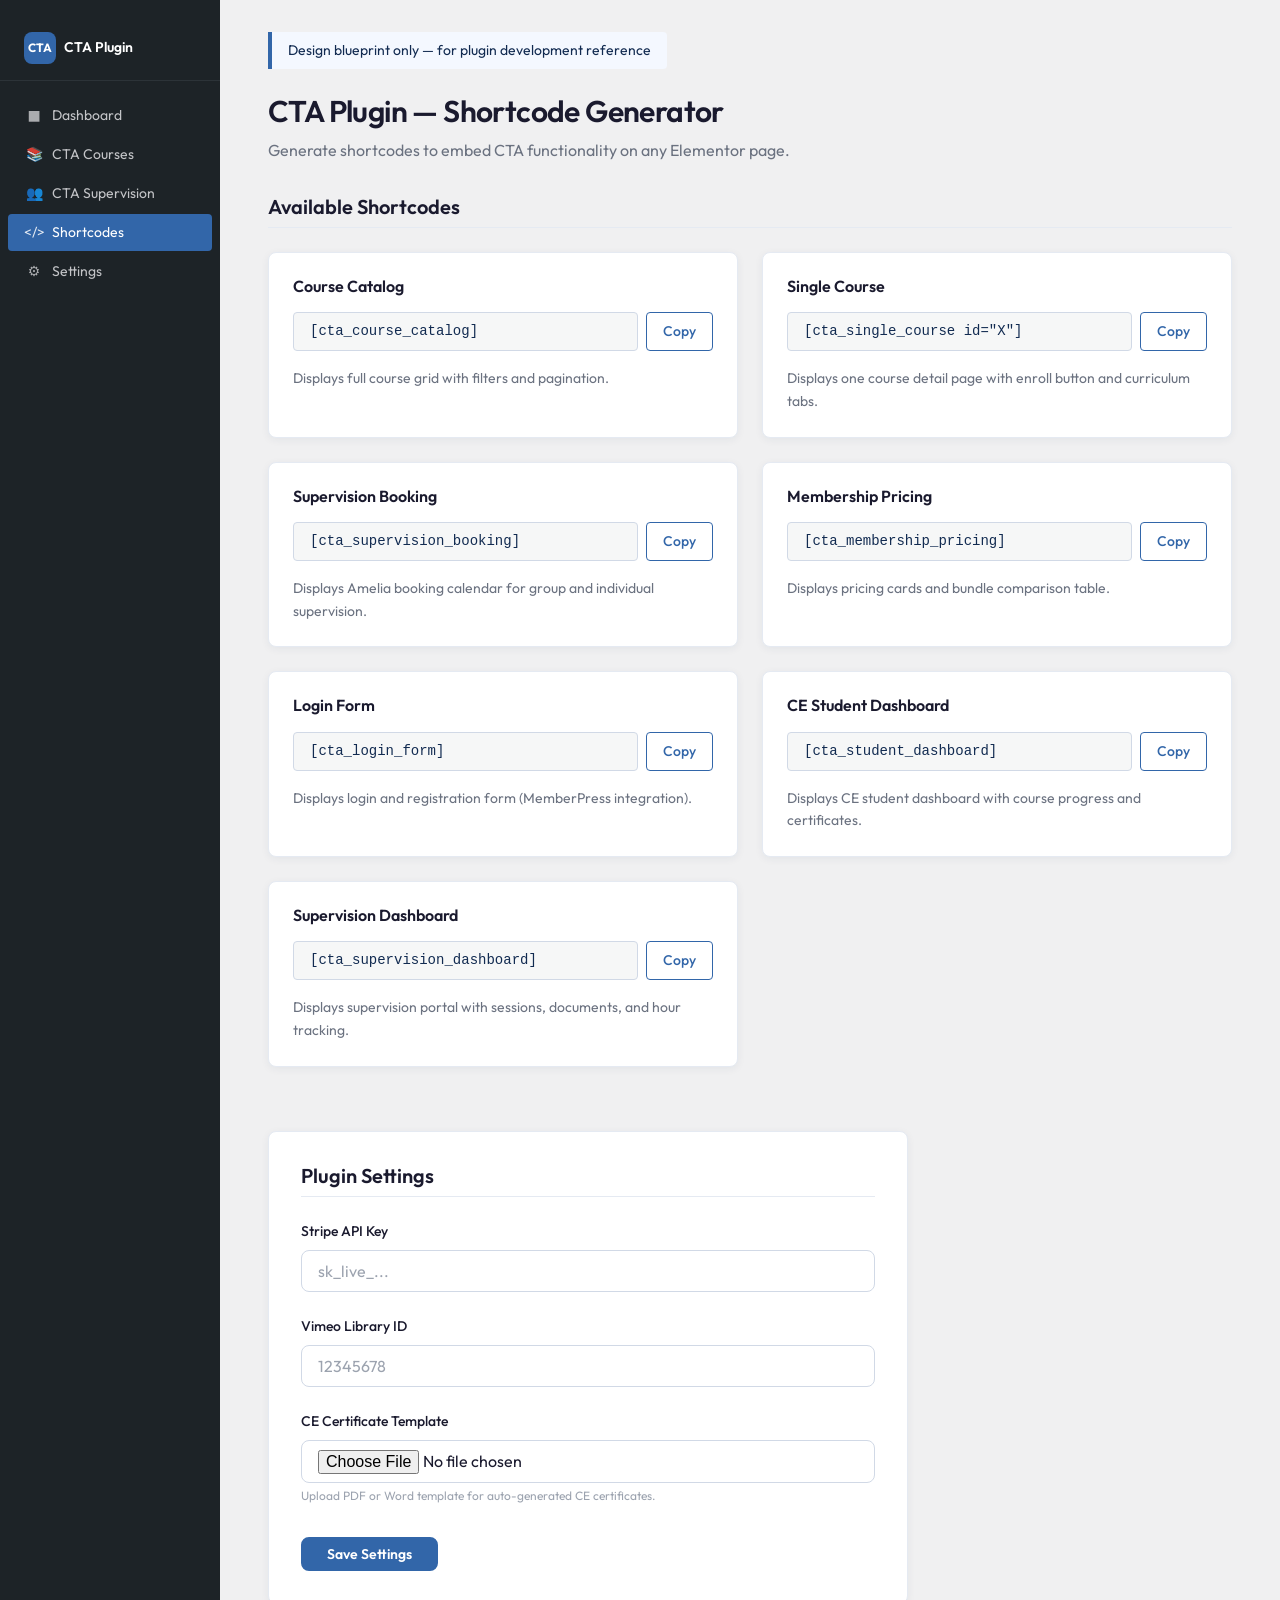
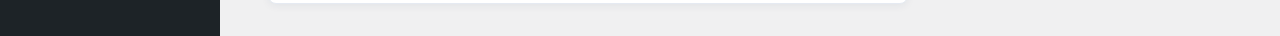
==== admin-mockup.html @ 40317f58 "Add CTA design system and full HTML page mockups for WordPress integration. Co-authored-by: Cursor <" ====
<!DOCTYPE html>
<html lang="en">
<head>
  <meta charset="UTF-8">
  <meta name="viewport" content="width=device-width, initial-scale=1.0">
  <meta name="robots" content="noindex, nofollow">
  <title>CTA Plugin — Shortcode Generator (Admin Mockup)</title>

  <link rel="preconnect" href="https://fonts.googleapis.com">
  <link rel="preconnect" href="https://fonts.gstatic.com" crossorigin>
  <link href="https://fonts.googleapis.com/css2?family=Outfit:wght@300;400;500;600;700;800&display=swap" rel="stylesheet">

  <link rel="stylesheet" href="assets/css/variables.css">
  <link rel="stylesheet" href="assets/css/global.css">
  <link rel="stylesheet" href="assets/css/components.css">
  <link rel="stylesheet" href="assets/css/layout.css">
</head>
<body class="admin-mockup">

  <!-- Visual reference only — not a real WordPress admin page -->
  <div class="admin-mockup__layout">

    <!-- WP-admin inspired sidebar -->
    <aside class="admin-mockup__sidebar" aria-label="Plugin admin navigation">
      <div class="admin-mockup__brand">
        <span class="admin-mockup__brand-icon" aria-hidden="true">CTA</span>
        <span class="admin-mockup__brand-text">CTA Plugin</span>
      </div>

      <nav class="admin-mockup__nav">
        <a href="#" class="admin-mockup__nav-link">
          <span class="admin-mockup__nav-icon" aria-hidden="true">&#9632;</span>
          Dashboard
        </a>
        <a href="#" class="admin-mockup__nav-link">
          <span class="admin-mockup__nav-icon" aria-hidden="true">&#128218;</span>
          CTA Courses
        </a>
        <a href="#" class="admin-mockup__nav-link">
          <span class="admin-mockup__nav-icon" aria-hidden="true">&#128101;</span>
          CTA Supervision
        </a>
        <a href="#" class="admin-mockup__nav-link admin-mockup__nav-link--active" aria-current="page">
          <span class="admin-mockup__nav-icon" aria-hidden="true">&#60;/&#62;</span>
          Shortcodes
        </a>
        <a href="#" class="admin-mockup__nav-link">
          <span class="admin-mockup__nav-icon" aria-hidden="true">&#9881;</span>
          Settings
        </a>
      </nav>
    </aside>

    <!-- Main panel -->
    <main class="admin-mockup__main">

      <header class="admin-mockup__header">
        <p class="admin-mockup__notice">Design blueprint only — for plugin development reference</p>
        <h1 class="admin-mockup__title">CTA Plugin — Shortcode Generator</h1>
        <p class="admin-mockup__intro">
          Generate shortcodes to embed CTA functionality on any Elementor page.
        </p>
      </header>

      <!-- Shortcode cards -->
      <section aria-labelledby="shortcodes-title">
        <h2 class="admin-mockup__section-title" id="shortcodes-title">Available Shortcodes</h2>

        <div class="shortcode-grid">

          <article class="shortcode-card">
            <h3 class="shortcode-card__name">Course Catalog</h3>
            <div class="shortcode-card__copy-row">
              <code class="shortcode-card__code" id="sc-course-catalog">[cta_course_catalog]</code>
              <button type="button" class="shortcode-card__copy" data-copy="sc-course-catalog">Copy</button>
            </div>
            <p class="shortcode-card__desc">Displays full course grid with filters and pagination.</p>
          </article>

          <article class="shortcode-card">
            <h3 class="shortcode-card__name">Single Course</h3>
            <div class="shortcode-card__copy-row">
              <code class="shortcode-card__code" id="sc-single-course">[cta_single_course id="X"]</code>
              <button type="button" class="shortcode-card__copy" data-copy="sc-single-course">Copy</button>
            </div>
            <p class="shortcode-card__desc">Displays one course detail page with enroll button and curriculum tabs.</p>
          </article>

          <article class="shortcode-card">
            <h3 class="shortcode-card__name">Supervision Booking</h3>
            <div class="shortcode-card__copy-row">
              <code class="shortcode-card__code" id="sc-supervision-booking">[cta_supervision_booking]</code>
              <button type="button" class="shortcode-card__copy" data-copy="sc-supervision-booking">Copy</button>
            </div>
            <p class="shortcode-card__desc">Displays Amelia booking calendar for group and individual supervision.</p>
          </article>

          <article class="shortcode-card">
            <h3 class="shortcode-card__name">Membership Pricing</h3>
            <div class="shortcode-card__copy-row">
              <code class="shortcode-card__code" id="sc-membership-pricing">[cta_membership_pricing]</code>
              <button type="button" class="shortcode-card__copy" data-copy="sc-membership-pricing">Copy</button>
            </div>
            <p class="shortcode-card__desc">Displays pricing cards and bundle comparison table.</p>
          </article>

          <article class="shortcode-card">
            <h3 class="shortcode-card__name">Login Form</h3>
            <div class="shortcode-card__copy-row">
              <code class="shortcode-card__code" id="sc-login-form">[cta_login_form]</code>
              <button type="button" class="shortcode-card__copy" data-copy="sc-login-form">Copy</button>
            </div>
            <p class="shortcode-card__desc">Displays login and registration form (MemberPress integration).</p>
          </article>

          <article class="shortcode-card">
            <h3 class="shortcode-card__name">CE Student Dashboard</h3>
            <div class="shortcode-card__copy-row">
              <code class="shortcode-card__code" id="sc-student-dashboard">[cta_student_dashboard]</code>
              <button type="button" class="shortcode-card__copy" data-copy="sc-student-dashboard">Copy</button>
            </div>
            <p class="shortcode-card__desc">Displays CE student dashboard with course progress and certificates.</p>
          </article>

          <article class="shortcode-card">
            <h3 class="shortcode-card__name">Supervision Dashboard</h3>
            <div class="shortcode-card__copy-row">
              <code class="shortcode-card__code" id="sc-supervision-dashboard">[cta_supervision_dashboard]</code>
              <button type="button" class="shortcode-card__copy" data-copy="sc-supervision-dashboard">Copy</button>
            </div>
            <p class="shortcode-card__desc">Displays supervision portal with sessions, documents, and hour tracking.</p>
          </article>

        </div>
      </section>

      <!-- Settings form (visual only) -->
      <section class="admin-settings" aria-labelledby="settings-title">
        <h2 class="admin-mockup__section-title" id="settings-title">Plugin Settings</h2>

        <form action="#" method="post">
          <div class="form-group">
            <label class="form-label" for="stripe-api-key">Stripe API Key</label>
            <input
              type="password"
              id="stripe-api-key"
              name="stripe_api_key"
              class="form-input"
              placeholder="sk_live_..."
              autocomplete="off"
            >
          </div>

          <div class="form-group">
            <label class="form-label" for="vimeo-library-id">Vimeo Library ID</label>
            <input
              type="text"
              id="vimeo-library-id"
              name="vimeo_library_id"
              class="form-input"
              placeholder="12345678"
            >
          </div>

          <div class="form-group">
            <label class="form-label" for="ce-certificate-template">CE Certificate Template</label>
            <input
              type="file"
              id="ce-certificate-template"
              name="ce_certificate_template"
              class="form-input"
              accept=".pdf,.doc,.docx"
            >
            <p class="form-hint">Upload PDF or Word template for auto-generated CE certificates.</p>
          </div>

          <button type="button" class="btn btn-primary">Save Settings</button>
        </form>
      </section>

    </main>
  </div>

  <script>
    (function () {
      document.querySelectorAll(".shortcode-card__copy").forEach(function (btn) {
        btn.addEventListener("click", function () {
          var targetId = btn.getAttribute("data-copy");
          var codeEl = document.getElementById(targetId);
          if (!codeEl) return;

          var text = codeEl.textContent;
          if (navigator.clipboard && navigator.clipboard.writeText) {
            navigator.clipboard.writeText(text).then(function () {
              showCopied(btn);
            });
          } else {
            var range = document.createRange();
            range.selectNodeContents(codeEl);
            var sel = window.getSelection();
            sel.removeAllRanges();
            sel.addRange(range);
            showCopied(btn);
          }
        });
      });

      function showCopied(btn) {
        var original = btn.textContent;
        btn.textContent = "Copied!";
        btn.classList.add("shortcode-card__copy--copied");
        setTimeout(function () {
          btn.textContent = original;
          btn.classList.remove("shortcode-card__copy--copied");
        }, 2000);
      }
    })();
  </script>

</body>
</html>
---- assets/css/variables.css ----
/* ==========================================================================
   CTA Design System — CSS Custom Properties
   Clinical Training and Supervision Academy
   ========================================================================== */

:root {
  /* --------------------------------------------------------------------------
     Colors
     -------------------------------------------------------------------------- */
  --color-primary: #3266A9;
  --color-primary-dark: #285589;
  --color-primary-light: #4A7FBE;
  --color-navy: #122B51;
  --color-navy-light: #1A3A6B;
  --color-white: #FFFFFF;
  --color-bg-light: #F4F8FF;
  --color-bg-muted: #E8EFF9;
  --color-text-dark: #1A1A2E;
  --color-text-gray: #6B7280;
  --color-text-muted: #9CA3AF;
  --color-success: #16A34A;
  --color-success-light: #DCFCE7;
  --color-border: #D1D9E6;
  --color-border-light: #E5EAF2;
  --color-focus-ring: color-mix(in srgb, var(--color-primary) 15%, transparent);
  --color-white-muted: rgba(255, 255, 255, 0.65);
  --color-white-subtle: rgba(255, 255, 255, 0.75);
  --color-white-faint: rgba(255, 255, 255, 0.5);
  --color-white-border: rgba(255, 255, 255, 0.1);

  /* --------------------------------------------------------------------------
     Typography
     -------------------------------------------------------------------------- */
  --font-family: "Outfit", system-ui, -apple-system, sans-serif;
  --font-weight-light: 300;
  --font-weight-regular: 400;
  --font-weight-medium: 500;
  --font-weight-semibold: 600;
  --font-weight-bold: 700;
  --font-weight-extrabold: 800;

  --font-size-xs: 0.75rem;    /* 12px */
  --font-size-sm: 0.875rem;   /* 14px */
  --font-size-base: 1rem;     /* 16px */
  --font-size-md: 1.125rem;   /* 18px */
  --font-size-lg: 1.25rem;    /* 20px */
  --font-size-xl: 1.5rem;     /* 24px */
  --font-size-2xl: 1.875rem;  /* 30px */
  --font-size-3xl: 2.25rem;   /* 36px */
  --font-size-4xl: 3rem;      /* 48px */

  --line-height-tight: 1.2;
  --line-height-snug: 1.375;
  --line-height-normal: 1.5;
  --line-height-relaxed: 1.625;

  --letter-spacing-tight: -0.02em;
  --letter-spacing-wide: 0.05em;

  /* --------------------------------------------------------------------------
     Spacing Scale
     -------------------------------------------------------------------------- */
  --space-xs: 0.25rem;   /* 4px */
  --space-sm: 0.5rem;    /* 8px */
  --space-md: 1rem;      /* 16px */
  --space-lg: 1.5rem;    /* 24px */
  --space-xl: 2rem;      /* 32px */
  --space-2xl: 3rem;     /* 48px */
  --space-3xl: 4rem;     /* 64px */

  /* --------------------------------------------------------------------------
     Border Radius
     -------------------------------------------------------------------------- */
  --radius-sm: 4px;
  --radius-md: 8px;
  --radius-lg: 12px;
  --radius-xl: 16px;
  --radius-2xl: 24px;
  --radius-full: 9999px;

  /* --------------------------------------------------------------------------
     Box Shadows
     -------------------------------------------------------------------------- */
  --shadow-soft: 0 2px 8px color-mix(in srgb, var(--color-navy) 6%, transparent);
  --shadow-medium: 0 4px 16px color-mix(in srgb, var(--color-navy) 10%, transparent);
  --shadow-strong: 0 8px 32px color-mix(in srgb, var(--color-navy) 16%, transparent);
  --shadow-card-hover: 0 12px 40px color-mix(in srgb, var(--color-primary) 15%, transparent);

  /* --------------------------------------------------------------------------
     Layout
     -------------------------------------------------------------------------- */
  --container-max: 1280px;
  --container-padding: var(--space-md);
  --header-height: 80px;

  /* --------------------------------------------------------------------------
     Transitions
     -------------------------------------------------------------------------- */
  --transition-fast: 150ms ease;
  --transition-base: 250ms ease;
  --transition-slow: 350ms ease;

  /* --------------------------------------------------------------------------
     Z-Index Scale
     -------------------------------------------------------------------------- */
  --z-dropdown: 100;
  --z-sticky: 200;
  --z-overlay: 300;
  --z-modal: 400;
}
---- assets/css/global.css ----
/* ==========================================================================
   CTA Design System — Global Styles

   Recommended load order in HTML:
   1. variables.css
   2. global.css
   3. components.css
   4. layout.css
   ========================================================================== */

@import url("https://fonts.googleapis.com/css2?family=Outfit:wght@300;400;500;600;700;800&display=swap");

@import "variables.css";

/* --------------------------------------------------------------------------
   Responsive Breakpoints (reference)
   -------------------------------------------------------------------------- */
/*
  --breakpoint-sm:  576px   Small devices (landscape phones)
  --breakpoint-md:  768px   Tablets
  --breakpoint-lg:  992px   Desktops
  --breakpoint-xl:  1200px  Large desktops
  --breakpoint-2xl: 1400px  Extra large screens
*/

/* --------------------------------------------------------------------------
   CSS Reset
   -------------------------------------------------------------------------- */
*,
*::before,
*::after {
  box-sizing: border-box;
  margin: 0;
  padding: 0;
}

html {
  font-size: 16px;
  scroll-behavior: smooth;
  -webkit-text-size-adjust: 100%;
}

body {
  font-family: var(--font-family);
  font-size: var(--font-size-base);
  font-weight: var(--font-weight-regular);
  line-height: var(--line-height-normal);
  color: var(--color-text-dark);
  background-color: var(--color-white);
  -webkit-font-smoothing: antialiased;
  -moz-osx-font-smoothing: grayscale;
}

img,
picture,
video,
canvas,
svg {
  display: block;
  max-width: 100%;
  height: auto;
}

input,
button,
textarea,
select {
  font: inherit;
  color: inherit;
}

button {
  cursor: pointer;
  border: none;
  background: none;
}

a {
  color: var(--color-primary);
  text-decoration: none;
  transition: color var(--transition-fast);
}

a:hover {
  color: var(--color-primary-dark);
}

ul,
ol {
  list-style: none;
}

h1,
h2,
h3,
h4,
h5,
h6 {
  font-weight: var(--font-weight-bold);
  line-height: var(--line-height-tight);
  color: var(--color-text-dark);
}

p {
  margin-bottom: var(--space-md);
}

p:last-child {
  margin-bottom: 0;
}

/* --------------------------------------------------------------------------
   Typography Classes
   -------------------------------------------------------------------------- */
.text-h1,
h1 {
  font-size: var(--font-size-4xl);
  font-weight: var(--font-weight-extrabold);
  letter-spacing: var(--letter-spacing-tight);
}

.text-h2,
h2 {
  font-size: var(--font-size-3xl);
  font-weight: var(--font-weight-bold);
}

.text-h3,
h3 {
  font-size: var(--font-size-2xl);
  font-weight: var(--font-weight-bold);
}

.text-h4,
h4 {
  font-size: var(--font-size-xl);
  font-weight: var(--font-weight-semibold);
}

.text-h5,
h5 {
  font-size: var(--font-size-lg);
  font-weight: var(--font-weight-semibold);
}

.text-h6,
h6 {
  font-size: var(--font-size-md);
  font-weight: var(--font-weight-semibold);
}

.text-body {
  font-size: var(--font-size-base);
  font-weight: var(--font-weight-regular);
  line-height: var(--line-height-relaxed);
  color: var(--color-text-gray);
}

.text-body-lg {
  font-size: var(--font-size-md);
  font-weight: var(--font-weight-regular);
  line-height: var(--line-height-relaxed);
  color: var(--color-text-gray);
}

.text-small {
  font-size: var(--font-size-sm);
  font-weight: var(--font-weight-regular);
  line-height: var(--line-height-normal);
  color: var(--color-text-gray);
}

.text-xs {
  font-size: var(--font-size-xs);
  font-weight: var(--font-weight-medium);
  line-height: var(--line-height-normal);
  color: var(--color-text-muted);
}

.text-label {
  font-size: var(--font-size-sm);
  font-weight: var(--font-weight-semibold);
  letter-spacing: var(--letter-spacing-wide);
  text-transform: uppercase;
  color: var(--color-primary);
}

.text-center {
  text-align: center;
}

.text-navy {
  color: var(--color-navy);
}

.visually-hidden {
  position: absolute;
  width: 1px;
  height: 1px;
  padding: 0;
  margin: -1px;
  overflow: hidden;
  clip: rect(0, 0, 0, 0);
  white-space: nowrap;
  border: 0;
}

/* --------------------------------------------------------------------------
   Container / Wrapper
   -------------------------------------------------------------------------- */
.container {
  width: 100%;
  max-width: var(--container-max);
  margin-inline: auto;
  padding-inline: var(--container-padding);
}

.container--narrow {
  max-width: 960px;
}

.container--wide {
  max-width: 1440px;
}

.section {
  padding-block: var(--space-3xl);
}

.section--sm {
  padding-block: var(--space-2xl);
}

.section--bg {
  background-color: var(--color-bg-light);
}

.section__header {
  margin-bottom: var(--space-2xl);
  text-align: center;
}

.section__header .text-label {
  margin-bottom: var(--space-sm);
}

.section__header .text-h2 {
  margin-bottom: var(--space-md);
}

.section__header .text-body {
  max-width: 640px;
  margin-inline: auto;
}

/* --------------------------------------------------------------------------
   Responsive Typography
   -------------------------------------------------------------------------- */
@media (max-width: 768px) {
  .text-h1,
  h1 {
    font-size: var(--font-size-3xl);
  }

  .text-h2,
  h2 {
    font-size: var(--font-size-2xl);
  }

  .text-h3,
  h3 {
    font-size: var(--font-size-xl);
  }

  .section {
    padding-block: var(--space-2xl);
  }

  .container {
    padding-inline: var(--space-md);
  }
}

@media (max-width: 576px) {
  .text-h1,
  h1 {
    font-size: var(--font-size-2xl);
  }
}
---- assets/css/components.css ----
/* ==========================================================================
   CTA Design System — Components
   Load after variables.css
   ========================================================================== */

/* --------------------------------------------------------------------------
   Buttons
   -------------------------------------------------------------------------- */
.btn {
  display: inline-flex;
  align-items: center;
  justify-content: center;
  gap: var(--space-sm);
  padding: var(--space-sm) var(--space-lg);
  font-size: var(--font-size-sm);
  font-weight: var(--font-weight-semibold);
  line-height: 1;
  border-radius: var(--radius-md);
  border: 2px solid transparent;
  cursor: pointer;
  transition:
    background-color var(--transition-base),
    border-color var(--transition-base),
    color var(--transition-base),
    box-shadow var(--transition-base),
    transform var(--transition-fast);
  white-space: nowrap;
}

.btn:hover {
  transform: translateY(-1px);
}

.btn:active {
  transform: translateY(0);
}

.btn--lg {
  padding: var(--space-md) var(--space-xl);
  font-size: var(--font-size-base);
}

.btn--sm {
  padding: var(--space-xs) var(--space-md);
  font-size: var(--font-size-xs);
}

.btn-primary {
  background-color: var(--color-primary);
  color: var(--color-white);
  border-color: var(--color-primary);
}

.btn-primary:hover {
  background-color: var(--color-primary-dark);
  border-color: var(--color-primary-dark);
  color: var(--color-white);
  box-shadow: var(--shadow-medium);
}

.btn-outline {
  background-color: transparent;
  color: var(--color-primary);
  border-color: var(--color-primary);
}

.btn-outline:hover {
  background-color: var(--color-primary);
  color: var(--color-white);
  box-shadow: var(--shadow-soft);
}

.btn-dark {
  background-color: var(--color-navy);
  color: var(--color-white);
  border-color: var(--color-navy);
}

.btn-dark:hover {
  background-color: var(--color-navy-light);
  border-color: var(--color-navy-light);
  color: var(--color-white);
  box-shadow: var(--shadow-medium);
}

.btn-outline-light {
  background-color: transparent;
  color: var(--color-white);
  border-color: var(--color-white);
}

.btn-outline-light:hover {
  background-color: var(--color-white);
  color: var(--color-navy);
  box-shadow: var(--shadow-soft);
}

.btn-white {
  background-color: var(--color-white);
  color: var(--color-primary);
  border-color: var(--color-white);
}

.btn-white:hover {
  background-color: var(--color-bg-light);
  border-color: var(--color-bg-light);
  color: var(--color-navy);
  box-shadow: var(--shadow-medium);
}

.btn-link {
  display: inline-flex;
  align-items: center;
  gap: var(--space-xs);
  padding: 0;
  font-size: var(--font-size-sm);
  font-weight: var(--font-weight-semibold);
  color: var(--color-primary);
  background: none;
  border: none;
  transition: color var(--transition-fast), gap var(--transition-fast);
}

.btn-link:hover {
  color: var(--color-primary-dark);
  gap: var(--space-sm);
  transform: none;
}

.btn:disabled,
.btn[disabled] {
  opacity: 0.55;
  cursor: not-allowed;
  transform: none;
}

/* --------------------------------------------------------------------------
   Cards
   -------------------------------------------------------------------------- */
.card {
  background-color: var(--color-white);
  border: 1px solid var(--color-border-light);
  border-radius: var(--radius-lg);
  box-shadow: var(--shadow-soft);
  overflow: hidden;
  transition:
    transform var(--transition-base),
    box-shadow var(--transition-base);
}

.card:hover {
  transform: translateY(-6px);
  box-shadow: var(--shadow-card-hover);
}

.card__image {
  width: 100%;
  aspect-ratio: 16 / 10;
  object-fit: cover;
}

.card__body {
  padding: var(--space-lg);
}

.card__title {
  font-size: var(--font-size-lg);
  font-weight: var(--font-weight-semibold);
  color: var(--color-text-dark);
  margin-bottom: var(--space-sm);
}

.card__text {
  font-size: var(--font-size-sm);
  color: var(--color-text-gray);
  line-height: var(--line-height-relaxed);
  margin-bottom: var(--space-md);
}

.card__footer {
  display: flex;
  align-items: center;
  justify-content: space-between;
  padding: var(--space-md) var(--space-lg);
  border-top: 1px solid var(--color-border-light);
}

/* --------------------------------------------------------------------------
   Badges
   -------------------------------------------------------------------------- */
.badge {
  display: inline-flex;
  align-items: center;
  gap: var(--space-xs);
  padding: var(--space-xs) var(--space-sm);
  font-size: var(--font-size-xs);
  font-weight: var(--font-weight-semibold);
  line-height: 1;
  border-radius: var(--radius-full);
  white-space: nowrap;
}

.badge--primary {
  background-color: var(--color-bg-muted);
  color: var(--color-primary);
}

.badge--success {
  background-color: var(--color-success-light);
  color: var(--color-success);
}

.badge--navy {
  background-color: var(--color-navy);
  color: var(--color-white);
}

.badge--outline {
  background-color: transparent;
  color: var(--color-primary);
  border: 1px solid var(--color-primary);
}

/* --------------------------------------------------------------------------
   Form Inputs
   -------------------------------------------------------------------------- */
.form-group {
  margin-bottom: var(--space-lg);
}

.form-label {
  display: block;
  margin-bottom: var(--space-sm);
  font-size: var(--font-size-sm);
  font-weight: var(--font-weight-medium);
  color: var(--color-text-dark);
}

.form-input,
.form-select,
.form-textarea {
  display: block;
  width: 100%;
  padding: var(--space-sm) var(--space-md);
  font-size: var(--font-size-base);
  color: var(--color-text-dark);
  background-color: var(--color-white);
  border: 1px solid var(--color-border);
  border-radius: var(--radius-md);
  transition:
    border-color var(--transition-fast),
    box-shadow var(--transition-fast);
}

.form-input::placeholder,
.form-textarea::placeholder {
  color: var(--color-text-muted);
}

.form-input:focus,
.form-select:focus,
.form-textarea:focus {
  outline: none;
  border-color: var(--color-primary);
  box-shadow: 0 0 0 3px var(--color-focus-ring);
}

.form-input:disabled,
.form-select:disabled,
.form-textarea:disabled {
  background-color: var(--color-bg-light);
  cursor: not-allowed;
  opacity: 0.7;
}

.form-textarea {
  min-height: 120px;
  resize: vertical;
}

.form-select {
  appearance: none;
  background-image: url("data:image/svg+xml,%3Csvg xmlns='http://www.w3.org/2000/svg' width='12' height='8' viewBox='0 0 12 8'%3E%3Cpath fill='%236B7280' d='M1.41 0L6 4.58 10.59 0 12 1.41l-6 6-6-6z'/%3E%3C/svg%3E");
  background-repeat: no-repeat;
  background-position: right var(--space-md) center;
  padding-right: var(--space-2xl);
}

.form-hint {
  margin-top: var(--space-xs);
  font-size: var(--font-size-xs);
  color: var(--color-text-muted);
}

/* --------------------------------------------------------------------------
   Accordion
   -------------------------------------------------------------------------- */
.accordion {
  border: 1px solid var(--color-border-light);
  border-radius: var(--radius-lg);
  overflow: hidden;
}

.accordion-item {
  border-bottom: 1px solid var(--color-border-light);
}

.accordion-item:last-child {
  border-bottom: none;
}

.accordion-item__header {
  width: 100%;
  display: flex;
  align-items: center;
  justify-content: space-between;
  gap: var(--space-md);
  padding: var(--space-lg);
  font-size: var(--font-size-base);
  font-weight: var(--font-weight-semibold);
  color: var(--color-text-dark);
  background-color: var(--color-white);
  text-align: left;
  transition: background-color var(--transition-fast);
}

.accordion-item__header:hover {
  background-color: var(--color-bg-light);
}

.accordion-item__icon {
  flex-shrink: 0;
  width: 20px;
  height: 20px;
  position: relative;
  transition: transform var(--transition-base);
}

.accordion-item__icon::before,
.accordion-item__icon::after {
  content: "";
  position: absolute;
  background-color: var(--color-primary);
  border-radius: 1px;
  transition: transform var(--transition-base);
}

.accordion-item__icon::before {
  top: 50%;
  left: 0;
  width: 100%;
  height: 2px;
  transform: translateY(-50%);
}

.accordion-item__icon::after {
  top: 0;
  left: 50%;
  width: 2px;
  height: 100%;
  transform: translateX(-50%);
}

.accordion-item--active .accordion-item__icon::after {
  transform: translateX(-50%) rotate(90deg);
  opacity: 0;
}

.accordion-item__body {
  display: grid;
  grid-template-rows: 0fr;
  transition: grid-template-rows var(--transition-base);
}

.accordion-item--active .accordion-item__body {
  grid-template-rows: 1fr;
}

.accordion-item__content {
  overflow: hidden;
}

.accordion-item__content-inner {
  padding: 0 var(--space-lg) var(--space-lg);
  font-size: var(--font-size-sm);
  color: var(--color-text-gray);
  line-height: var(--line-height-relaxed);
}

/* --------------------------------------------------------------------------
   Progress Bar
   -------------------------------------------------------------------------- */
.progress {
  width: 100%;
}

.progress__label {
  display: flex;
  align-items: center;
  justify-content: space-between;
  margin-bottom: var(--space-sm);
  font-size: var(--font-size-sm);
  font-weight: var(--font-weight-medium);
  color: var(--color-text-dark);
}

.progress__track {
  width: 100%;
  height: 8px;
  background-color: var(--color-bg-muted);
  border-radius: var(--radius-full);
  overflow: hidden;
}

.progress__bar {
  height: 100%;
  background-color: var(--color-primary);
  border-radius: var(--radius-full);
  transition: width var(--transition-slow);
}

.progress__bar--complete {
  background-color: var(--color-success);
}

.progress__percent {
  font-size: var(--font-size-xs);
  font-weight: var(--font-weight-semibold);
  color: var(--color-primary);
}

/* --------------------------------------------------------------------------
   Tabs
   -------------------------------------------------------------------------- */
.tabs {
  width: 100%;
}

.tabs__list {
  display: flex;
  flex-wrap: wrap;
  gap: var(--space-xs);
  border-bottom: 2px solid var(--color-border-light);
  margin-bottom: var(--space-lg);
}

.tabs__tab {
  position: relative;
  padding: var(--space-sm) var(--space-lg);
  font-size: var(--font-size-sm);
  font-weight: var(--font-weight-medium);
  color: var(--color-text-gray);
  background: none;
  border: none;
  cursor: pointer;
  transition: color var(--transition-fast);
}

.tabs__tab::after {
  content: "";
  position: absolute;
  bottom: -2px;
  left: 0;
  width: 100%;
  height: 2px;
  background-color: var(--color-primary);
  transform: scaleX(0);
  transition: transform var(--transition-base);
}

.tabs__tab:hover {
  color: var(--color-primary);
}

.tabs__tab--active {
  color: var(--color-primary);
  font-weight: var(--font-weight-semibold);
}

.tabs__tab--active::after {
  transform: scaleX(1);
}

.tabs__panel {
  display: none;
}

.tabs__panel--active {
  display: block;
  animation: tabFadeIn var(--transition-base) ease;
}

@keyframes tabFadeIn {
  from {
    opacity: 0;
    transform: translateY(4px);
  }

  to {
    opacity: 1;
    transform: translateY(0);
  }
}
---- assets/css/layout.css ----
/* ==========================================================================
   CTA Design System — Layout
   Load after variables.css
   ========================================================================== */

/* --------------------------------------------------------------------------
   Site Header
   -------------------------------------------------------------------------- */
.site-header {
  position: sticky;
  top: 0;
  z-index: var(--z-sticky);
  background-color: var(--color-white);
  border-bottom: 1px solid var(--color-border-light);
  box-shadow: var(--shadow-soft);
}

.site-header__inner {
  display: grid;
  grid-template-columns: auto 1fr auto;
  align-items: center;
  gap: var(--space-lg);
  min-height: var(--header-height);
  max-width: var(--container-max);
  margin-inline: auto;
  padding-inline: var(--container-padding);
}

.site-header__logo {
  flex-shrink: 0;
}

.site-header__logo a {
  display: flex;
  align-items: center;
  color: var(--color-navy);
}

.site-header__logo img {
  height: 40px;
  width: auto;
}

.site-header__logo-text {
  display: none;
  max-width: 220px;
  font-size: var(--font-size-xs);
  font-weight: var(--font-weight-bold);
  line-height: var(--line-height-snug);
  letter-spacing: var(--letter-spacing-wide);
  color: var(--color-navy);
  text-transform: uppercase;
}

.site-header__logo-text--visible {
  display: block;
}

.site-header__nav {
  display: flex;
  justify-content: center;
}

.site-header__nav-list {
  display: flex;
  align-items: center;
  gap: var(--space-xl);
}

.site-header__nav-link {
  position: relative;
  display: inline-block;
  padding-block: var(--space-sm);
  font-size: var(--font-size-sm);
  font-weight: var(--font-weight-medium);
  color: var(--color-text-dark);
  transition: color var(--transition-fast);
}

.site-header__nav-link::after {
  content: "";
  position: absolute;
  bottom: 0;
  left: 0;
  width: 100%;
  height: 2px;
  background-color: var(--color-primary);
  transform: scaleX(0);
  transform-origin: center;
  transition: transform var(--transition-base);
}

.site-header__nav-link:hover,
.site-header__nav-link--active {
  color: var(--color-primary);
}

.site-header__nav-link:hover::after,
.site-header__nav-link--active::after {
  transform: scaleX(1);
}

.site-header__actions {
  display: flex;
  align-items: center;
  gap: var(--space-sm);
}

/* --------------------------------------------------------------------------
   Mobile Menu Toggle
   -------------------------------------------------------------------------- */
.mobile-menu-toggle {
  display: none;
  flex-direction: column;
  justify-content: center;
  gap: 5px;
  width: 40px;
  height: 40px;
  padding: var(--space-sm);
  border-radius: var(--radius-md);
  transition: background-color var(--transition-fast);
}

.mobile-menu-toggle:hover {
  background-color: var(--color-bg-light);
}

.mobile-menu-toggle__bar {
  display: block;
  width: 100%;
  height: 2px;
  background-color: var(--color-navy);
  border-radius: var(--radius-full);
  transition:
    transform var(--transition-base),
    opacity var(--transition-base);
}

.mobile-menu-toggle--active .mobile-menu-toggle__bar:nth-child(1) {
  transform: translateY(7px) rotate(45deg);
}

.mobile-menu-toggle--active .mobile-menu-toggle__bar:nth-child(2) {
  opacity: 0;
}

.mobile-menu-toggle--active .mobile-menu-toggle__bar:nth-child(3) {
  transform: translateY(-7px) rotate(-45deg);
}

/* Mobile nav panel */
.site-header__nav--open {
  display: flex;
}

@media (max-width: 992px) {
  .site-header__inner {
    grid-template-columns: auto 1fr auto;
  }

  .mobile-menu-toggle {
    display: flex;
    order: 3;
  }

  .site-header__actions {
    order: 2;
    margin-left: auto;
  }

  .site-header__nav {
    position: fixed;
    top: var(--header-height);
    left: 0;
    right: 0;
    bottom: 0;
    display: none;
    flex-direction: column;
    justify-content: flex-start;
    padding: var(--space-lg);
    background-color: var(--color-white);
    border-top: 1px solid var(--color-border-light);
    overflow-y: auto;
    z-index: var(--z-overlay);
  }

  .site-header__nav--open {
    display: flex;
  }

  .site-header__nav-list {
    flex-direction: column;
    align-items: stretch;
    gap: 0;
    width: 100%;
  }

  .site-header__nav-link {
    padding: var(--space-md);
    font-size: var(--font-size-base);
    border-bottom: 1px solid var(--color-border-light);
  }

  .site-header__nav-link::after {
    display: none;
  }

  .site-header__actions .btn--sm {
    display: none;
  }
}

@media (max-width: 576px) {
  .site-header__actions .btn:not(.btn--sm) {
    padding: var(--space-xs) var(--space-md);
    font-size: var(--font-size-xs);
  }
}

/* --------------------------------------------------------------------------
   Site Footer
   -------------------------------------------------------------------------- */
.site-footer {
  background-color: var(--color-navy);
  color: var(--color-white);
  padding-block: var(--space-3xl) var(--space-xl);
}

.site-footer a {
  color: var(--color-white-subtle);
  transition: color var(--transition-fast);
}

.site-footer a:hover {
  color: var(--color-white);
}

.site-footer__grid {
  display: grid;
  grid-template-columns: repeat(4, 1fr);
  gap: var(--space-2xl);
  max-width: var(--container-max);
  margin-inline: auto;
  padding-inline: var(--container-padding);
}

.site-footer__column-title {
  font-size: var(--font-size-base);
  font-weight: var(--font-weight-semibold);
  color: var(--color-white);
  margin-bottom: var(--space-lg);
  position: relative;
  padding-bottom: var(--space-sm);
}

.site-footer__column-title::after {
  content: "";
  position: absolute;
  bottom: 0;
  left: 0;
  width: 32px;
  height: 2px;
  background-color: var(--color-primary);
}

.site-footer__links {
  display: flex;
  flex-direction: column;
  gap: var(--space-sm);
}

.site-footer__links a {
  font-size: var(--font-size-sm);
}

.site-footer__about-text {
  font-size: var(--font-size-sm);
  color: var(--color-white-muted);
  line-height: var(--line-height-relaxed);
  margin-bottom: var(--space-lg);
}

.site-footer__contact-item {
  display: flex;
  align-items: flex-start;
  gap: var(--space-sm);
  font-size: var(--font-size-sm);
  color: var(--color-white-muted);
  margin-bottom: var(--space-sm);
}

.site-footer__bottom {
  margin-top: var(--space-2xl);
  padding-top: var(--space-lg);
  border-top: 1px solid var(--color-white-border);
}

.site-footer__bottom-inner {
  display: flex;
  align-items: center;
  justify-content: space-between;
  flex-wrap: wrap;
  gap: var(--space-md);
  max-width: var(--container-max);
  margin-inline: auto;
  padding-inline: var(--container-padding);
  font-size: var(--font-size-sm);
  color: var(--color-white-faint);
}

@media (max-width: 992px) {
  .site-footer__grid {
    grid-template-columns: repeat(2, 1fr);
    gap: var(--space-xl);
  }
}

@media (max-width: 576px) {
  .site-footer__grid {
    grid-template-columns: 1fr;
    gap: var(--space-lg);
  }

  .site-footer__bottom-inner {
    flex-direction: column;
    text-align: center;
  }
}

/* --------------------------------------------------------------------------
   Page Hero
   -------------------------------------------------------------------------- */
.page-hero {
  background-color: var(--color-bg-light);
  padding-block: var(--space-2xl) var(--space-xl);
  border-bottom: 1px solid var(--color-border-light);
}

.page-hero__inner {
  max-width: var(--container-max);
  margin-inline: auto;
  padding-inline: var(--container-padding);
}

.page-hero__title {
  font-size: var(--font-size-3xl);
  font-weight: var(--font-weight-bold);
  color: var(--color-navy);
  margin-bottom: var(--space-md);
}

.page-hero__breadcrumb {
  display: flex;
  align-items: center;
  flex-wrap: wrap;
  gap: var(--space-sm);
  font-size: var(--font-size-sm);
  color: var(--color-text-gray);
}

.page-hero__breadcrumb a {
  color: var(--color-text-gray);
  transition: color var(--transition-fast);
}

.page-hero__breadcrumb a:hover {
  color: var(--color-primary);
}

.page-hero__breadcrumb-separator {
  color: var(--color-text-muted);
}

.page-hero__breadcrumb-current {
  color: var(--color-primary);
  font-weight: var(--font-weight-medium);
}

.page-hero__subtitle {
  font-size: var(--font-size-md);
  color: var(--color-text-gray);
  line-height: var(--line-height-relaxed);
  margin-bottom: var(--space-xl);
  max-width: 640px;
}

.page-hero__search {
  max-width: 480px;
}

.page-hero__search-form {
  display: flex;
  align-items: stretch;
  gap: var(--space-sm);
}

.page-hero__search-input {
  flex: 1;
}

@media (max-width: 768px) {
  .page-hero {
    padding-block: var(--space-xl) var(--space-lg);
  }

  .page-hero__title {
    font-size: var(--font-size-2xl);
  }

  .page-hero__search-form {
    flex-direction: column;
  }
}

/* --------------------------------------------------------------------------
   Grid Utilities
   -------------------------------------------------------------------------- */
.grid-2,
.grid-3,
.grid-4 {
  display: grid;
  gap: var(--space-lg);
}

.grid-2 {
  grid-template-columns: repeat(2, 1fr);
}

.grid-3 {
  grid-template-columns: repeat(3, 1fr);
}

.grid-4 {
  grid-template-columns: repeat(4, 1fr);
}

.grid-2--gap-sm,
.grid-3--gap-sm,
.grid-4--gap-sm {
  gap: var(--space-md);
}

.grid-2--gap-lg,
.grid-3--gap-lg,
.grid-4--gap-lg {
  gap: var(--space-2xl);
}

@media (max-width: 992px) {
  .grid-4 {
    grid-template-columns: repeat(2, 1fr);
  }

  .grid-3 {
    grid-template-columns: repeat(2, 1fr);
  }
}

@media (max-width: 768px) {
  .grid-2,
  .grid-3,
  .grid-4 {
    grid-template-columns: 1fr;
  }
}

/* --------------------------------------------------------------------------
   Homepage — Hero
   -------------------------------------------------------------------------- */
.hero {
  background-color: var(--color-navy);
  color: var(--color-white);
  padding-block: var(--space-3xl);
}

.hero__inner {
  display: grid;
  grid-template-columns: 1fr 1fr;
  align-items: center;
  gap: var(--space-2xl);
}

.hero__eyebrow {
  display: inline-block;
  margin-bottom: var(--space-md);
  font-size: var(--font-size-sm);
  font-weight: var(--font-weight-semibold);
  letter-spacing: var(--letter-spacing-wide);
  text-transform: uppercase;
  color: var(--color-white-subtle);
}

.hero__title {
  font-size: var(--font-size-4xl);
  font-weight: var(--font-weight-extrabold);
  line-height: var(--line-height-tight);
  color: var(--color-white);
  margin-bottom: var(--space-lg);
}

.hero__text {
  font-size: var(--font-size-md);
  line-height: var(--line-height-relaxed);
  color: var(--color-white-muted);
  margin-bottom: var(--space-xl);
}

.hero__actions {
  display: flex;
  flex-wrap: wrap;
  gap: var(--space-md);
}

.hero__media {
  display: flex;
  justify-content: center;
}

.hero__image {
  width: 100%;
  max-width: 520px;
  aspect-ratio: 4 / 3;
  object-fit: cover;
  border-radius: var(--radius-xl);
  box-shadow: var(--shadow-strong);
}

.hero__image-placeholder {
  width: 100%;
  max-width: 520px;
  aspect-ratio: 4 / 3;
  border-radius: var(--radius-xl);
  box-shadow: var(--shadow-strong);
  background-color: var(--color-navy-light);
  border: 2px dashed var(--color-white-border);
  display: flex;
  align-items: center;
  justify-content: center;
  font-size: var(--font-size-sm);
  color: var(--color-white-muted);
}

/* --------------------------------------------------------------------------
   Homepage — Path Cards
   -------------------------------------------------------------------------- */
.path-card {
  padding: var(--space-xl);
}

.path-card__icon {
  display: flex;
  align-items: center;
  justify-content: center;
  width: 56px;
  height: 56px;
  margin-bottom: var(--space-lg);
  border-radius: var(--radius-lg);
  background-color: var(--color-bg-light);
  color: var(--color-primary);
}

.path-card__title {
  font-size: var(--font-size-xl);
  font-weight: var(--font-weight-bold);
  color: var(--color-text-dark);
  margin-bottom: var(--space-sm);
}

.path-card__text {
  font-size: var(--font-size-base);
  color: var(--color-text-gray);
  line-height: var(--line-height-relaxed);
  margin-bottom: var(--space-lg);
}

/* --------------------------------------------------------------------------
   Homepage — Featured Courses
   -------------------------------------------------------------------------- */
.featured-courses__cta {
  margin-top: var(--space-2xl);
  text-align: center;
}

.course-card {
  position: relative;
  display: flex;
  flex-direction: column;
  height: 100%;
}

.course-card__media {
  position: relative;
  aspect-ratio: 16 / 10;
  background-color: var(--color-bg-muted);
}

.course-card__media img {
  width: 100%;
  height: 100%;
  object-fit: cover;
}

.course-card__badge {
  position: absolute;
  top: var(--space-md);
  left: var(--space-md);
  z-index: 1;
}

.course-card .card__body {
  display: flex;
  flex-direction: column;
  flex: 1;
}

.course-card__footer {
  display: flex;
  align-items: center;
  justify-content: space-between;
  margin-top: auto;
  padding-top: var(--space-md);
}

.course-card__price {
  font-size: var(--font-size-lg);
  font-weight: var(--font-weight-bold);
  color: var(--color-navy);
}

/* --------------------------------------------------------------------------
   Homepage — Stats Bar
   -------------------------------------------------------------------------- */
.stats-bar {
  background-color: var(--color-navy);
  color: var(--color-white);
  padding-block: var(--space-2xl);
}

.stats-bar__item {
  text-align: center;
  padding: var(--space-md);
}

.stats-bar__value {
  display: block;
  font-size: var(--font-size-lg);
  font-weight: var(--font-weight-bold);
  color: var(--color-white);
  line-height: var(--line-height-snug);
}

.stats-bar__number {
  display: block;
  font-size: var(--font-size-2xl);
  font-weight: var(--font-weight-extrabold);
  color: var(--color-white);
  margin-bottom: var(--space-xs);
  line-height: var(--line-height-tight);
}

.stats-bar__label {
  font-size: var(--font-size-sm);
  color: var(--color-white-muted);
  font-weight: var(--font-weight-medium);
}

/* --------------------------------------------------------------------------
   Homepage — About Snippet
   -------------------------------------------------------------------------- */
.about-snippet__inner {
  align-items: center;
  gap: var(--space-2xl);
}

.about-snippet__content .text-label {
  margin-bottom: var(--space-sm);
}

.about-snippet__content .text-h2 {
  margin-bottom: var(--space-lg);
}

.about-snippet__text {
  font-size: var(--font-size-base);
  color: var(--color-text-gray);
  line-height: var(--line-height-relaxed);
  margin-bottom: var(--space-xl);
}

.about-snippet__image {
  width: 100%;
  aspect-ratio: 4 / 3;
  object-fit: cover;
  border-radius: var(--radius-xl);
  box-shadow: var(--shadow-medium);
}

.about-snippet__image-placeholder {
  width: 100%;
  aspect-ratio: 4 / 3;
  border-radius: var(--radius-xl);
  box-shadow: var(--shadow-medium);
  background-color: var(--color-bg-light);
  border: 2px dashed var(--color-border);
  display: flex;
  align-items: center;
  justify-content: center;
  font-size: var(--font-size-sm);
  color: var(--color-text-muted);
}

/* --------------------------------------------------------------------------
   Homepage — CTA Banner
   -------------------------------------------------------------------------- */
.cta-banner {
  background-color: var(--color-primary);
  color: var(--color-white);
  padding-block: var(--space-3xl);
  text-align: center;
}

.cta-banner__title {
  font-size: var(--font-size-3xl);
  font-weight: var(--font-weight-bold);
  color: var(--color-white);
  margin-bottom: var(--space-xl);
}

.cta-banner__actions {
  display: flex;
  flex-wrap: wrap;
  justify-content: center;
  gap: var(--space-md);
}

.site-footer__logo-text {
  display: block;
  font-size: var(--font-size-xs);
  font-weight: var(--font-weight-bold);
  letter-spacing: var(--letter-spacing-wide);
  text-transform: uppercase;
  color: var(--color-white);
  margin-bottom: var(--space-md);
  line-height: var(--line-height-snug);
}

/* --------------------------------------------------------------------------
   Homepage — Responsive (768px)
   -------------------------------------------------------------------------- */
@media (max-width: 768px) {
  .hero__inner,
  .about-snippet__inner {
    grid-template-columns: 1fr;
  }

  .hero {
    padding-block: var(--space-2xl);
  }

  .hero__title {
    font-size: var(--font-size-3xl);
  }

  .hero__media {
    order: -1;
  }

  .hero__actions {
    flex-direction: column;
  }

  .hero__actions .btn {
    width: 100%;
  }

  .stats-bar__value {
    font-size: var(--font-size-base);
  }

  .cta-banner__title {
    font-size: var(--font-size-2xl);
  }

  .cta-banner__actions {
    flex-direction: column;
    align-items: stretch;
    max-width: 320px;
    margin-inline: auto;
  }
}

/* --------------------------------------------------------------------------
   Course Catalog Page
   -------------------------------------------------------------------------- */
.catalog-filter {
  background-color: var(--color-bg-light);
  border-bottom: 1px solid var(--color-border-light);
  padding-block: var(--space-lg);
}

.catalog-filter__inner {
  display: flex;
  align-items: center;
  justify-content: space-between;
  flex-wrap: wrap;
  gap: var(--space-md);
}

.catalog-filter__pills {
  display: flex;
  flex-wrap: wrap;
  gap: var(--space-sm);
}

.catalog-filter__pill {
  padding: var(--space-sm) var(--space-md);
  font-size: var(--font-size-sm);
  font-weight: var(--font-weight-medium);
  color: var(--color-text-gray);
  background-color: var(--color-white);
  border: 1px solid var(--color-border);
  border-radius: var(--radius-full);
  cursor: pointer;
  transition:
    background-color var(--transition-fast),
    border-color var(--transition-fast),
    color var(--transition-fast);
}

.catalog-filter__pill:hover {
  border-color: var(--color-primary);
  color: var(--color-primary);
}

.catalog-filter__pill--active {
  background-color: var(--color-primary);
  border-color: var(--color-primary);
  color: var(--color-white);
}

.catalog-filter__pill--active:hover {
  background-color: var(--color-primary-dark);
  border-color: var(--color-primary-dark);
  color: var(--color-white);
}

.catalog-filter__sort {
  min-width: 200px;
}

.catalog-grid {
  padding-block: var(--space-2xl);
}

.course-card--catalog .course-card__media {
  aspect-ratio: 4 / 3;
}

.course-card__thumb {
  width: 100%;
  height: 100%;
  background-color: var(--color-bg-muted);
}

.course-card__title {
  display: -webkit-box;
  -webkit-line-clamp: 2;
  -webkit-box-orient: vertical;
  overflow: hidden;
  min-height: calc(var(--font-size-lg) * var(--line-height-tight) * 2);
}

.course-card__title a {
  color: var(--color-text-dark);
  transition: color var(--transition-fast);
}

.course-card__title a:hover {
  color: var(--color-primary);
}

/* Pagination */
.pagination {
  display: flex;
  align-items: center;
  justify-content: center;
  flex-wrap: wrap;
  gap: var(--space-xs);
  margin-top: var(--space-2xl);
}

.pagination__item {
  display: inline-flex;
  align-items: center;
  justify-content: center;
  min-width: 40px;
  height: 40px;
  padding: var(--space-sm);
  font-size: var(--font-size-sm);
  font-weight: var(--font-weight-medium);
  color: var(--color-text-gray);
  background-color: var(--color-white);
  border: 1px solid var(--color-border);
  border-radius: var(--radius-md);
  transition:
    background-color var(--transition-fast),
    border-color var(--transition-fast),
    color var(--transition-fast);
}

.pagination__item:hover:not(.pagination__item--active):not(.pagination__item--disabled) {
  border-color: var(--color-primary);
  color: var(--color-primary);
}

.pagination__item--active {
  background-color: var(--color-primary);
  border-color: var(--color-primary);
  color: var(--color-white);
}

.pagination__item--disabled {
  opacity: 0.45;
  cursor: not-allowed;
}

@media (max-width: 768px) {
  .catalog-filter__inner {
    flex-direction: column;
    align-items: stretch;
  }

  .catalog-filter__sort {
    width: 100%;
  }
}

/* --------------------------------------------------------------------------
   Single Course Page
   -------------------------------------------------------------------------- */
.course-hero {
  background-color: var(--color-navy);
  color: var(--color-white);
  padding-block: var(--space-2xl);
}

.course-hero__breadcrumb {
  display: flex;
  align-items: center;
  flex-wrap: wrap;
  gap: var(--space-sm);
  font-size: var(--font-size-sm);
  margin-bottom: var(--space-lg);
}

.course-hero__breadcrumb a {
  color: var(--color-white-muted);
  transition: color var(--transition-fast);
}

.course-hero__breadcrumb a:hover {
  color: var(--color-white);
}

.course-hero__breadcrumb-separator {
  color: var(--color-white-faint);
}

.course-hero__breadcrumb-current {
  color: var(--color-white);
  font-weight: var(--font-weight-medium);
}

.course-hero__title {
  font-size: var(--font-size-3xl);
  font-weight: var(--font-weight-bold);
  color: var(--color-white);
  line-height: var(--line-height-tight);
  margin-bottom: var(--space-md);
}

.course-hero__badges {
  display: flex;
  flex-wrap: wrap;
  gap: var(--space-sm);
  margin-bottom: var(--space-lg);
}

.course-hero__summary {
  font-size: var(--font-size-md);
  line-height: var(--line-height-relaxed);
  color: var(--color-white-muted);
  max-width: 720px;
}

.course-detail {
  padding-block: var(--space-2xl);
}

.course-detail__layout {
  display: grid;
  grid-template-columns: minmax(0, 1fr) 340px;
  gap: var(--space-2xl);
  align-items: start;
}

.course-detail__main .tabs {
  margin-bottom: 0;
}

.checklist {
  display: flex;
  flex-direction: column;
  gap: var(--space-md);
  margin-bottom: var(--space-xl);
}

.checklist__item {
  display: flex;
  align-items: flex-start;
  gap: var(--space-sm);
  font-size: var(--font-size-base);
  color: var(--color-text-gray);
  line-height: var(--line-height-relaxed);
}

.checklist__icon {
  flex-shrink: 0;
  display: flex;
  align-items: center;
  justify-content: center;
  width: 22px;
  height: 22px;
  margin-top: 2px;
  border-radius: var(--radius-full);
  background-color: var(--color-success-light);
  color: var(--color-success);
}

.course-content-block {
  margin-bottom: var(--space-2xl);
}

.course-content-block__title {
  font-size: var(--font-size-xl);
  font-weight: var(--font-weight-semibold);
  color: var(--color-text-dark);
  margin-bottom: var(--space-lg);
}

.course-content-block__text {
  font-size: var(--font-size-base);
  color: var(--color-text-gray);
  line-height: var(--line-height-relaxed);
}

.accordion-item__header--module {
  font-size: var(--font-size-sm);
  gap: var(--space-md);
}

.accordion-item__header-actions {
  display: flex;
  align-items: center;
  gap: var(--space-sm);
  flex-shrink: 0;
}

.accordion-item__header-inner {
  display: flex;
  flex-direction: column;
  align-items: flex-start;
  gap: var(--space-xs);
  flex: 1;
  min-width: 0;
}

.accordion-item__module-title {
  font-weight: var(--font-weight-semibold);
  color: var(--color-text-dark);
}

.accordion-item__meta {
  display: flex;
  align-items: center;
  gap: var(--space-md);
  font-size: var(--font-size-xs);
  font-weight: var(--font-weight-regular);
  color: var(--color-text-muted);
}

.accordion-item__lock {
  flex-shrink: 0;
  display: flex;
  align-items: center;
  gap: var(--space-xs);
  font-size: var(--font-size-xs);
  color: var(--color-text-muted);
}

.instructor-profile {
  display: flex;
  gap: var(--space-xl);
  align-items: flex-start;
}

.instructor-profile__media {
  flex-shrink: 0;
}

.instructor-profile__photo {
  width: 120px;
  height: 120px;
  border-radius: var(--radius-full);
  object-fit: cover;
  background-color: var(--color-bg-muted);
  border: 3px solid var(--color-border-light);
}

.instructor-profile__photo-placeholder {
  width: 120px;
  height: 120px;
  border-radius: var(--radius-full);
  background-color: var(--color-bg-muted);
  border: 3px solid var(--color-border-light);
  display: none;
  align-items: center;
  justify-content: center;
  font-size: var(--font-size-xs);
  color: var(--color-text-muted);
  text-align: center;
  padding: var(--space-sm);
}

.instructor-profile__name {
  font-size: var(--font-size-lg);
  font-weight: var(--font-weight-semibold);
  color: var(--color-text-dark);
  margin-bottom: var(--space-xs);
}

.instructor-profile__credentials {
  font-size: var(--font-size-sm);
  font-weight: var(--font-weight-medium);
  color: var(--color-primary);
  margin-bottom: var(--space-md);
}

.instructor-profile__bio {
  font-size: var(--font-size-sm);
  color: var(--color-text-gray);
  line-height: var(--line-height-relaxed);
}

.reviews-summary {
  display: flex;
  align-items: center;
  gap: var(--space-lg);
  padding: var(--space-lg);
  margin-bottom: var(--space-xl);
  background-color: var(--color-bg-light);
  border-radius: var(--radius-lg);
}

.reviews-summary__score {
  font-size: var(--font-size-3xl);
  font-weight: var(--font-weight-extrabold);
  color: var(--color-navy);
  line-height: 1;
}

.reviews-summary__count {
  font-size: var(--font-size-sm);
  color: var(--color-text-gray);
}

.review-item {
  padding: var(--space-lg);
  border: 1px solid var(--color-border-light);
  border-radius: var(--radius-lg);
}

.review-item__author {
  font-size: var(--font-size-sm);
  font-weight: var(--font-weight-semibold);
  color: var(--color-text-dark);
  margin-bottom: var(--space-xs);
}

.review-item__text {
  font-size: var(--font-size-sm);
  color: var(--color-text-gray);
  line-height: var(--line-height-relaxed);
}

/* Enrollment Sidebar */
.course-sidebar {
  position: sticky;
  top: calc(var(--header-height) + var(--space-md));
}

.course-sidebar__card {
  padding: var(--space-xl);
  background-color: var(--color-white);
  border: 1px solid var(--color-border-light);
  border-radius: var(--radius-lg);
  box-shadow: var(--shadow-medium);
}

.course-sidebar__price {
  font-size: var(--font-size-3xl);
  font-weight: var(--font-weight-extrabold);
  color: var(--color-navy);
  margin-bottom: var(--space-lg);
  line-height: 1;
}

.course-sidebar__features {
  display: flex;
  flex-direction: column;
  gap: var(--space-md);
  margin-bottom: var(--space-xl);
  padding-bottom: var(--space-xl);
  border-bottom: 1px solid var(--color-border-light);
}

.course-sidebar__feature {
  display: flex;
  align-items: flex-start;
  gap: var(--space-sm);
  font-size: var(--font-size-sm);
  color: var(--color-text-dark);
}

.course-sidebar__feature-icon {
  flex-shrink: 0;
  color: var(--color-primary);
  margin-top: 2px;
}

.course-sidebar__enroll {
  width: 100%;
  margin-bottom: var(--space-md);
}

.course-sidebar__guarantee {
  display: block;
  text-align: center;
  font-size: var(--font-size-xs);
  color: var(--color-text-muted);
  margin-bottom: var(--space-lg);
}

.course-sidebar__payments {
  display: flex;
  align-items: center;
  justify-content: center;
  flex-wrap: wrap;
  gap: var(--space-sm);
}

.course-sidebar__payment-icon {
  display: inline-flex;
  align-items: center;
  justify-content: center;
  min-width: 48px;
  height: 28px;
  padding-inline: var(--space-sm);
  font-size: var(--font-size-xs);
  font-weight: var(--font-weight-semibold);
  color: var(--color-text-muted);
  background-color: var(--color-bg-light);
  border: 1px solid var(--color-border-light);
  border-radius: var(--radius-sm);
}

.related-courses {
  padding-block: var(--space-2xl);
  background-color: var(--color-bg-light);
  border-top: 1px solid var(--color-border-light);
}

.related-courses__title {
  font-size: var(--font-size-2xl);
  font-weight: var(--font-weight-bold);
  color: var(--color-text-dark);
  margin-bottom: var(--space-xl);
  text-align: center;
}

@media (max-width: 992px) {
  .course-detail__layout {
    grid-template-columns: 1fr;
  }

  .course-sidebar {
    position: static;
    order: -1;
  }

  .instructor-profile {
    flex-direction: column;
    align-items: center;
    text-align: center;
  }
}

@media (max-width: 768px) {
  .course-hero__title {
    font-size: var(--font-size-2xl);
  }

  .reviews-summary {
    flex-direction: column;
    text-align: center;
  }
}

/* --------------------------------------------------------------------------
   Auth Page (Login / Register)
   -------------------------------------------------------------------------- */
.form-hidden {
  display: none;
}

.auth-page {
  min-height: 100vh;
}

.auth-page__layout {
  display: grid;
  grid-template-columns: 1fr 1fr;
  min-height: 100vh;
}

.auth-page__brand {
  position: relative;
  display: flex;
  flex-direction: column;
  padding: var(--space-2xl);
  background-color: var(--color-navy);
  color: var(--color-white);
  overflow: hidden;
}

.auth-page__brand-pattern {
  position: absolute;
  inset: 0;
  pointer-events: none;
  overflow: hidden;
}

.auth-page__brand-pattern::before,
.auth-page__brand-pattern::after {
  content: "";
  position: absolute;
  border-radius: var(--radius-full);
  border: 1px solid var(--color-white-border);
}

.auth-page__brand-pattern::before {
  width: 420px;
  height: 420px;
  top: -120px;
  right: -80px;
  opacity: 0.4;
}

.auth-page__brand-pattern::after {
  width: 280px;
  height: 280px;
  bottom: -60px;
  left: -40px;
  opacity: 0.25;
}

.auth-page__brand-shape {
  position: absolute;
  border-radius: var(--radius-full);
  background-color: color-mix(in srgb, var(--color-primary) 20%, transparent);
}

.auth-page__brand-shape--1 {
  width: 160px;
  height: 160px;
  top: 40%;
  right: 15%;
  opacity: 0.5;
}

.auth-page__brand-shape--2 {
  width: 80px;
  height: 80px;
  bottom: 25%;
  right: 35%;
  opacity: 0.35;
}

.auth-page__brand-shape--3 {
  width: 48px;
  height: 48px;
  top: 20%;
  left: 20%;
  opacity: 0.3;
}

.auth-page__logo {
  position: relative;
  z-index: 1;
  font-size: var(--font-size-xs);
  font-weight: var(--font-weight-bold);
  letter-spacing: var(--letter-spacing-wide);
  text-transform: uppercase;
  color: var(--color-white);
  line-height: var(--line-height-snug);
  max-width: 260px;
}

.auth-page__logo a {
  color: var(--color-white);
}

.auth-page__logo a:hover {
  color: var(--color-white-subtle);
}

.auth-page__brand-content {
  position: relative;
  z-index: 1;
  flex: 1;
  display: flex;
  flex-direction: column;
  justify-content: center;
  max-width: 420px;
  margin-inline: auto;
  width: 100%;
}

.auth-page__brand-title {
  font-size: var(--font-size-3xl);
  font-weight: var(--font-weight-bold);
  color: var(--color-white);
  margin-bottom: var(--space-lg);
  line-height: var(--line-height-tight);
}

.auth-page__brand-text {
  font-size: var(--font-size-md);
  color: var(--color-white-muted);
  line-height: var(--line-height-relaxed);
}

.auth-page__form-panel {
  display: flex;
  align-items: center;
  justify-content: center;
  padding: var(--space-2xl) var(--space-lg);
  background-color: var(--color-white);
}

.auth-page__form-container {
  width: 100%;
  max-width: 420px;
}

.auth-form__title {
  font-size: var(--font-size-2xl);
  font-weight: var(--font-weight-bold);
  color: var(--color-text-dark);
  margin-bottom: var(--space-xl);
}

.auth-form__row {
  display: flex;
  align-items: center;
  justify-content: space-between;
  margin-bottom: var(--space-lg);
}

.auth-form__forgot {
  font-size: var(--font-size-sm);
  color: var(--color-primary);
  font-weight: var(--font-weight-medium);
}

.auth-form__forgot:hover {
  color: var(--color-primary-dark);
}

.auth-form__submit {
  width: 100%;
  margin-bottom: var(--space-lg);
}

.auth-form__divider {
  display: flex;
  align-items: center;
  gap: var(--space-md);
  margin-bottom: var(--space-lg);
  font-size: var(--font-size-sm);
  color: var(--color-text-muted);
}

.auth-form__divider::before,
.auth-form__divider::after {
  content: "";
  flex: 1;
  height: 1px;
  background-color: var(--color-border-light);
}

.auth-form__switch {
  text-align: center;
  font-size: var(--font-size-sm);
  color: var(--color-text-gray);
}

.auth-form__switch-btn {
  padding: 0;
  font-size: var(--font-size-sm);
  font-weight: var(--font-weight-semibold);
  color: var(--color-primary);
  background: none;
  border: none;
  cursor: pointer;
  text-decoration: underline;
  text-underline-offset: 2px;
  transition: color var(--transition-fast);
}

.auth-form__switch-btn:hover {
  color: var(--color-primary-dark);
}

@media (max-width: 768px) {
  .auth-page__layout {
    grid-template-columns: 1fr;
  }

  .auth-page__brand {
    min-height: auto;
    padding: var(--space-xl);
  }

  .auth-page__brand-content {
    padding-block: var(--space-lg);
  }

  .auth-page__brand-title {
    font-size: var(--font-size-2xl);
  }

  .auth-page__form-panel {
    padding: var(--space-xl) var(--space-lg);
  }
}

/* --------------------------------------------------------------------------
   Dashboard Layout (reusable sidebar — CE + Supervision dashboards)
   -------------------------------------------------------------------------- */
.dashboard-page {
  min-height: 100vh;
  background-color: var(--color-bg-light);
}

.dashboard-layout {
  display: grid;
  grid-template-columns: 260px 1fr;
  min-height: 100vh;
}

/* ----- Reusable Sidebar Block ----- */
.dashboard-sidebar {
  display: flex;
  flex-direction: column;
  background-color: var(--color-navy);
  color: var(--color-white);
  padding: var(--space-xl) var(--space-lg);
}

.dashboard-sidebar__user {
  display: flex;
  align-items: center;
  gap: var(--space-md);
  padding-bottom: var(--space-xl);
  margin-bottom: var(--space-lg);
  border-bottom: 1px solid var(--color-white-border);
}

.dashboard-sidebar__avatar {
  flex-shrink: 0;
  width: 48px;
  height: 48px;
  border-radius: var(--radius-full);
  background-color: var(--color-navy-light);
  border: 2px solid var(--color-white-border);
  display: flex;
  align-items: center;
  justify-content: center;
  font-size: var(--font-size-sm);
  font-weight: var(--font-weight-semibold);
  color: var(--color-white);
}

.dashboard-sidebar__user-info {
  min-width: 0;
}

.dashboard-sidebar__name {
  font-size: var(--font-size-sm);
  font-weight: var(--font-weight-semibold);
  color: var(--color-white);
  line-height: var(--line-height-snug);
  margin-bottom: var(--space-xs);
}

.dashboard-sidebar__license {
  font-size: var(--font-size-xs);
  color: var(--color-white-muted);
}

.dashboard-sidebar__nav {
  display: flex;
  flex-direction: column;
  gap: var(--space-xs);
  flex: 1;
}

.dashboard-sidebar__link {
  display: flex;
  align-items: center;
  gap: var(--space-sm);
  padding: var(--space-sm) var(--space-md);
  font-size: var(--font-size-sm);
  font-weight: var(--font-weight-medium);
  color: var(--color-white-muted);
  border-radius: var(--radius-md);
  transition:
    background-color var(--transition-fast),
    color var(--transition-fast);
}

.dashboard-sidebar__link:hover {
  background-color: var(--color-navy-light);
  color: var(--color-white);
}

.dashboard-sidebar__link--active {
  background-color: var(--color-primary);
  color: var(--color-white);
}

.dashboard-sidebar__link--active:hover {
  background-color: var(--color-primary-dark);
  color: var(--color-white);
}

.dashboard-sidebar__icon {
  flex-shrink: 0;
  display: flex;
  align-items: center;
  justify-content: center;
  width: 20px;
  height: 20px;
}

.dashboard-sidebar__footer {
  margin-top: auto;
  padding-top: var(--space-lg);
}

/* ----- Dashboard Main ----- */
.dashboard-main {
  padding: var(--space-xl) var(--space-2xl);
  overflow-x: hidden;
}

.dashboard-welcome {
  display: flex;
  align-items: flex-start;
  justify-content: space-between;
  flex-wrap: wrap;
  gap: var(--space-lg);
  margin-bottom: var(--space-2xl);
}

.dashboard-welcome__greeting {
  font-size: var(--font-size-2xl);
  font-weight: var(--font-weight-bold);
  color: var(--color-text-dark);
  margin-bottom: var(--space-xs);
}

.dashboard-welcome__date {
  font-size: var(--font-size-sm);
  color: var(--color-text-gray);
}

.dashboard-stats {
  display: flex;
  flex-wrap: wrap;
  gap: var(--space-sm);
}

.dashboard-stat-pill {
  display: inline-flex;
  align-items: center;
  padding: var(--space-sm) var(--space-md);
  font-size: var(--font-size-sm);
  font-weight: var(--font-weight-semibold);
  color: var(--color-navy);
  background-color: var(--color-white);
  border: 1px solid var(--color-border-light);
  border-radius: var(--radius-full);
  box-shadow: var(--shadow-soft);
}

.dashboard-stat-pill--success {
  color: var(--color-success);
  background-color: var(--color-success-light);
  border-color: color-mix(in srgb, var(--color-success) 20%, transparent);
}

.dashboard-section {
  margin-bottom: var(--space-2xl);
}

.dashboard-section__title {
  font-size: var(--font-size-xl);
  font-weight: var(--font-weight-semibold);
  color: var(--color-text-dark);
  margin-bottom: var(--space-lg);
}

.dashboard-course-list {
  display: flex;
  flex-direction: column;
  gap: var(--space-lg);
}

.dashboard-course-card {
  padding: var(--space-lg);
}

.dashboard-course-card:hover {
  transform: translateY(-2px);
}

.dashboard-course-card__header {
  display: flex;
  align-items: flex-start;
  justify-content: space-between;
  gap: var(--space-md);
  margin-bottom: var(--space-md);
}

.dashboard-course-card__title {
  font-size: var(--font-size-lg);
  font-weight: var(--font-weight-semibold);
  color: var(--color-text-dark);
}

.dashboard-course-card__title a {
  color: inherit;
  transition: color var(--transition-fast);
}

.dashboard-course-card__title a:hover {
  color: var(--color-primary);
}

.dashboard-course-card__meta {
  font-size: var(--font-size-sm);
  color: var(--color-text-gray);
  margin-top: var(--space-sm);
  margin-bottom: var(--space-md);
}

.dashboard-course-card__actions {
  display: flex;
  align-items: center;
  justify-content: space-between;
  flex-wrap: wrap;
  gap: var(--space-md);
  margin-top: var(--space-md);
}

.dashboard-course-card__completed-date {
  font-size: var(--font-size-sm);
  color: var(--color-text-gray);
}

.btn--download {
  display: inline-flex;
  align-items: center;
  gap: var(--space-sm);
}

/* ----- Supervision Dashboard ----- */
.dashboard-welcome__subtitle {
  font-size: var(--font-size-sm);
  color: var(--color-text-gray);
}

.subscription-card {
  display: flex;
  align-items: center;
  justify-content: space-between;
  flex-wrap: wrap;
  gap: var(--space-lg);
  padding: var(--space-xl);
  margin-bottom: var(--space-2xl);
  background: linear-gradient(
    135deg,
    var(--color-white) 0%,
    var(--color-bg-light) 100%
  );
  border: 1px solid var(--color-border-light);
  border-left: 4px solid var(--color-primary);
}

.subscription-card__plan {
  font-size: var(--font-size-lg);
  font-weight: var(--font-weight-semibold);
  color: var(--color-text-dark);
  margin-bottom: var(--space-sm);
}

.subscription-card__billing {
  font-size: var(--font-size-sm);
  color: var(--color-text-gray);
}

.subscription-card__actions {
  display: flex;
  align-items: center;
  gap: var(--space-md);
  flex-wrap: wrap;
}

.session-list {
  display: flex;
  flex-direction: column;
  gap: var(--space-md);
  margin-bottom: var(--space-lg);
}

.session-card {
  display: flex;
  align-items: center;
  justify-content: space-between;
  flex-wrap: wrap;
  gap: var(--space-md);
  padding: var(--space-lg);
}

.session-card__datetime {
  font-size: var(--font-size-base);
  font-weight: var(--font-weight-semibold);
  color: var(--color-text-dark);
  margin-bottom: var(--space-xs);
}

.session-card__type {
  font-size: var(--font-size-sm);
  color: var(--color-text-gray);
}

.upload-zone {
  display: flex;
  flex-direction: column;
  align-items: center;
  justify-content: center;
  gap: var(--space-md);
  padding: var(--space-2xl);
  margin-bottom: var(--space-xl);
  text-align: center;
  background-color: var(--color-bg-light);
  border: 2px dashed var(--color-border);
  border-radius: var(--radius-lg);
  cursor: pointer;
  transition:
    border-color var(--transition-fast),
    background-color var(--transition-fast);
}

.upload-zone:hover {
  border-color: var(--color-primary);
  background-color: var(--color-bg-muted);
}

.upload-zone__icon {
  display: flex;
  align-items: center;
  justify-content: center;
  width: 56px;
  height: 56px;
  border-radius: var(--radius-full);
  background-color: var(--color-white);
  color: var(--color-primary);
  box-shadow: var(--shadow-soft);
}

.upload-zone__text {
  font-size: var(--font-size-base);
  font-weight: var(--font-weight-medium);
  color: var(--color-text-dark);
}

.upload-zone__hint {
  font-size: var(--font-size-sm);
  color: var(--color-text-muted);
}

.document-list {
  display: flex;
  flex-direction: column;
  gap: var(--space-sm);
}

.document-row {
  display: flex;
  align-items: center;
  justify-content: space-between;
  flex-wrap: wrap;
  gap: var(--space-md);
  padding: var(--space-md) var(--space-lg);
  background-color: var(--color-white);
  border: 1px solid var(--color-border-light);
  border-radius: var(--radius-md);
}

.document-row__info {
  display: flex;
  align-items: center;
  gap: var(--space-md);
  min-width: 0;
}

.document-row__icon {
  flex-shrink: 0;
  display: flex;
  align-items: center;
  justify-content: center;
  width: 40px;
  height: 40px;
  border-radius: var(--radius-md);
  background-color: var(--color-bg-light);
  color: var(--color-primary);
}

.document-row__name {
  font-size: var(--font-size-sm);
  font-weight: var(--font-weight-medium);
  color: var(--color-text-dark);
  margin-bottom: var(--space-xs);
}

.document-row__date {
  font-size: var(--font-size-xs);
  color: var(--color-text-muted);
}

.document-row__status {
  flex-shrink: 0;
}

.badge--warning {
  background-color: color-mix(in srgb, var(--color-primary) 12%, var(--color-white));
  color: var(--color-primary);
}

.session-table-wrap {
  overflow-x: auto;
  background-color: var(--color-white);
  border: 1px solid var(--color-border-light);
  border-radius: var(--radius-lg);
  box-shadow: var(--shadow-soft);
}

.session-table {
  width: 100%;
  border-collapse: collapse;
  font-size: var(--font-size-sm);
}

.session-table th,
.session-table td {
  padding: var(--space-md) var(--space-lg);
  text-align: left;
  border-bottom: 1px solid var(--color-border-light);
}

.session-table th {
  font-weight: var(--font-weight-semibold);
  color: var(--color-text-dark);
  background-color: var(--color-bg-light);
}

.session-table td {
  color: var(--color-text-gray);
}

.session-table tbody tr:last-child td {
  border-bottom: none;
}

.session-table__link {
  font-weight: var(--font-weight-medium);
  color: var(--color-primary);
}

.session-table__link:hover {
  color: var(--color-primary-dark);
}

/* ----- Course Player ----- */
.course-player__back {
  margin-bottom: var(--space-md);
}

.course-player__back a {
  font-size: var(--font-size-sm);
  color: var(--color-text-gray);
}

.course-player__back a:hover {
  color: var(--color-primary);
}

.course-player-layout {
  display: grid;
  grid-template-columns: 1fr 320px;
  gap: var(--space-xl);
  align-items: start;
}

.course-player__video-wrap {
  margin-bottom: var(--space-lg);
}

.course-player__video {
  position: relative;
  width: 100%;
  aspect-ratio: 16 / 9;
  background-color: var(--color-text-dark);
  border-radius: var(--radius-lg);
  overflow: hidden;
  display: flex;
  align-items: center;
  justify-content: center;
  cursor: pointer;
}

.course-player__play-icon {
  display: flex;
  align-items: center;
  justify-content: center;
  width: 72px;
  height: 72px;
  border-radius: var(--radius-full);
  background-color: color-mix(in srgb, var(--color-white) 20%, transparent);
  color: var(--color-white);
  border: 2px solid var(--color-white);
  transition: transform var(--transition-fast);
}

.course-player__video:hover .course-player__play-icon {
  transform: scale(1.05);
}

.course-player__lesson-title {
  font-size: var(--font-size-xl);
  font-weight: var(--font-weight-semibold);
  color: var(--color-text-dark);
  margin-bottom: var(--space-lg);
}

.course-player__lesson-actions {
  display: flex;
  flex-wrap: wrap;
  align-items: center;
  gap: var(--space-md);
  margin-bottom: var(--space-xl);
}

.course-player__quiz-ref {
  padding: var(--space-lg);
  background-color: var(--color-white);
  border: 1px dashed var(--color-border);
  border-radius: var(--radius-lg);
  margin-top: var(--space-lg);
}

.course-player__quiz-ref-title {
  font-size: var(--font-size-sm);
  font-weight: var(--font-weight-semibold);
  color: var(--color-text-muted);
  text-transform: uppercase;
  letter-spacing: var(--letter-spacing-wide);
  margin-bottom: var(--space-md);
}

.course-player__quiz-ref-row {
  display: flex;
  flex-wrap: wrap;
  align-items: center;
  gap: var(--space-lg);
}

.course-player__quiz-ref-item {
  display: flex;
  flex-direction: column;
  gap: var(--space-sm);
}

.course-player__quiz-ref-label {
  font-size: var(--font-size-xs);
  color: var(--color-text-muted);
}

.course-player__sidebar {
  position: sticky;
  top: var(--space-lg);
}

.course-player__modules {
  background-color: var(--color-white);
  border: 1px solid var(--color-border-light);
  border-radius: var(--radius-lg);
  overflow: hidden;
  box-shadow: var(--shadow-soft);
}

.course-player__modules-header {
  padding: var(--space-md) var(--space-lg);
  font-size: var(--font-size-sm);
  font-weight: var(--font-weight-semibold);
  color: var(--color-text-dark);
  background-color: var(--color-bg-light);
  border-bottom: 1px solid var(--color-border-light);
}

.course-player__module-list {
  max-height: 480px;
  overflow-y: auto;
}

.course-player__module-list .accordion {
  border: none;
  border-radius: 0;
}

.course-player__module-list .accordion-item__header {
  gap: var(--space-sm);
  padding: var(--space-md) var(--space-lg);
  font-size: var(--font-size-sm);
}

.course-player__module-list .accordion-item--current .accordion-item__header {
  background-color: var(--color-bg-light);
  color: var(--color-primary);
  border-left: 3px solid var(--color-primary);
}

.course-player__module-list .accordion-item--locked .accordion-item__header {
  opacity: 0.55;
  cursor: not-allowed;
}

.course-player__module-list .accordion-item--locked .accordion-item__header:hover {
  background-color: var(--color-white);
}

.course-player__module-status {
  flex-shrink: 0;
  display: flex;
  align-items: center;
  justify-content: center;
  width: 20px;
  height: 20px;
}

.course-player__module-status--complete {
  color: var(--color-success);
}

.course-player__module-status--lock {
  color: var(--color-text-muted);
}

@media (max-width: 992px) {
  .dashboard-layout {
    grid-template-columns: 1fr;
  }

  .dashboard-sidebar {
    padding: var(--space-lg);
  }

  .dashboard-sidebar__nav {
    flex-direction: row;
    flex-wrap: wrap;
  }

  .dashboard-main {
    padding: var(--space-lg);
  }

  .course-player-layout {
    grid-template-columns: 1fr;
  }

  .course-player__sidebar {
    position: static;
  }
}

/* --------------------------------------------------------------------------
   Supervision Page
   -------------------------------------------------------------------------- */
.supervision-services__grid {
  align-items: stretch;
}

.service-card {
  display: flex;
  flex-direction: column;
  height: 100%;
  padding: var(--space-xl);
}

.service-card--featured {
  border: 2px solid var(--color-primary);
  box-shadow: var(--shadow-medium);
  position: relative;
}

.service-card__popular {
  position: absolute;
  top: var(--space-md);
  right: var(--space-md);
}

.service-card__badge-row {
  margin-bottom: var(--space-md);
}

.service-card__title {
  font-size: var(--font-size-xl);
  font-weight: var(--font-weight-bold);
  color: var(--color-text-dark);
  margin-bottom: var(--space-md);
}

.service-card__price {
  font-size: var(--font-size-3xl);
  font-weight: var(--font-weight-extrabold);
  color: var(--color-navy);
  line-height: 1;
  margin-bottom: var(--space-xs);
}

.service-card__price-unit {
  font-size: var(--font-size-base);
  font-weight: var(--font-weight-medium);
  color: var(--color-text-gray);
  margin-bottom: var(--space-lg);
}

.service-card__features {
  flex: 1;
  margin-bottom: var(--space-xl);
}

.service-card__cta {
  width: 100%;
  margin-top: auto;
}

.how-it-works {
  padding-block: var(--space-2xl);
}

.how-it-works__steps {
  display: grid;
  grid-template-columns: repeat(4, 1fr);
  gap: var(--space-md);
  position: relative;
  max-width: 960px;
  margin-inline: auto;
}

.how-it-works__steps::before {
  content: "";
  position: absolute;
  top: 24px;
  left: 12.5%;
  right: 12.5%;
  height: 2px;
  background-color: var(--color-border);
  z-index: 0;
}

.how-it-works__step {
  position: relative;
  z-index: 1;
  display: flex;
  flex-direction: column;
  align-items: center;
  text-align: center;
  padding: 0 var(--space-sm);
}

.how-it-works__number {
  display: flex;
  align-items: center;
  justify-content: center;
  width: 48px;
  height: 48px;
  margin-bottom: var(--space-md);
  font-size: var(--font-size-lg);
  font-weight: var(--font-weight-bold);
  color: var(--color-white);
  background-color: var(--color-primary);
  border-radius: var(--radius-full);
  border: 4px solid var(--color-white);
  box-shadow: var(--shadow-soft);
}

.how-it-works__label {
  font-size: var(--font-size-sm);
  font-weight: var(--font-weight-semibold);
  color: var(--color-text-dark);
  line-height: var(--line-height-snug);
}

.bbs-compliance {
  padding-block: var(--space-3xl);
}

.bbs-compliance__header {
  text-align: center;
  margin-bottom: var(--space-2xl);
}

.bbs-compliance__grid {
  display: grid;
  grid-template-columns: repeat(3, 1fr);
  gap: var(--space-xl);
}

.bbs-compliance__item {
  text-align: center;
  padding: var(--space-xl);
  background-color: var(--color-white);
  border-radius: var(--radius-lg);
  border: 1px solid var(--color-border-light);
  box-shadow: var(--shadow-soft);
}

.bbs-compliance__icon {
  display: flex;
  align-items: center;
  justify-content: center;
  width: 56px;
  height: 56px;
  margin-inline: auto;
  margin-bottom: var(--space-lg);
  border-radius: var(--radius-lg);
  background-color: var(--color-bg-light);
  color: var(--color-primary);
}

.bbs-compliance__title {
  font-size: var(--font-size-lg);
  font-weight: var(--font-weight-semibold);
  color: var(--color-text-dark);
  margin-bottom: var(--space-sm);
}

.bbs-compliance__text {
  font-size: var(--font-size-sm);
  color: var(--color-text-gray);
  line-height: var(--line-height-relaxed);
}

.booking-section {
  padding-block: var(--space-3xl);
}

.booking-section__header {
  text-align: center;
  margin-bottom: var(--space-xl);
}

.booking-calendar {
  max-width: 640px;
  margin-inline: auto;
  padding: var(--space-lg);
  background-color: var(--color-white);
  border: 1px solid var(--color-border-light);
  border-radius: var(--radius-lg);
  box-shadow: var(--shadow-soft);
}

.booking-calendar__month {
  text-align: center;
  font-size: var(--font-size-lg);
  font-weight: var(--font-weight-semibold);
  color: var(--color-text-dark);
  margin-bottom: var(--space-lg);
}

.booking-calendar__weekdays {
  display: grid;
  grid-template-columns: repeat(7, 1fr);
  gap: var(--space-xs);
  margin-bottom: var(--space-sm);
}

.booking-calendar__weekday {
  text-align: center;
  font-size: var(--font-size-xs);
  font-weight: var(--font-weight-semibold);
  color: var(--color-text-muted);
  padding: var(--space-xs);
}

.booking-calendar__days {
  display: grid;
  grid-template-columns: repeat(7, 1fr);
  gap: var(--space-xs);
}

.booking-calendar__day {
  aspect-ratio: 1;
  display: flex;
  align-items: center;
  justify-content: center;
  font-size: var(--font-size-sm);
  color: var(--color-text-gray);
  border-radius: var(--radius-md);
  background-color: var(--color-bg-light);
}

.booking-calendar__day--empty {
  background-color: transparent;
}

.booking-calendar__day--available {
  background-color: var(--color-bg-muted);
  color: var(--color-primary);
  font-weight: var(--font-weight-semibold);
  border: 1px solid var(--color-primary);
  cursor: pointer;
}

.booking-calendar__day--selected {
  background-color: var(--color-primary);
  color: var(--color-white);
  border-color: var(--color-primary);
}

.booking-calendar__hint {
  text-align: center;
  margin-top: var(--space-lg);
  font-size: var(--font-size-sm);
  color: var(--color-text-muted);
}

.supervision-faq {
  padding-block: var(--space-3xl);
}

.supervision-faq__header {
  text-align: center;
  margin-bottom: var(--space-xl);
}

.supervision-faq__accordion {
  max-width: 800px;
  margin-inline: auto;
}

@media (max-width: 992px) {
  .how-it-works__steps {
    grid-template-columns: repeat(2, 1fr);
    gap: var(--space-xl);
  }

  .how-it-works__steps::before {
    display: none;
  }

  .bbs-compliance__grid {
    grid-template-columns: 1fr;
  }
}

@media (max-width: 768px) {
  .how-it-works__steps {
    grid-template-columns: 1fr;
  }
}

/* --------------------------------------------------------------------------
   Memberships Page
   -------------------------------------------------------------------------- */
.pricing-toggle {
  display: flex;
  align-items: center;
  justify-content: center;
  gap: var(--space-md);
  margin-bottom: var(--space-2xl);
}

.pricing-toggle__label {
  font-size: var(--font-size-sm);
  font-weight: var(--font-weight-medium);
  color: var(--color-text-muted);
  transition: color var(--transition-fast);
}

.pricing-toggle__label--active {
  color: var(--color-text-dark);
  font-weight: var(--font-weight-semibold);
}

.pricing-toggle__switch {
  position: relative;
  width: 52px;
  height: 28px;
  background-color: var(--color-border);
  border-radius: var(--radius-full);
  border: none;
  cursor: pointer;
  transition: background-color var(--transition-fast);
}

.pricing-toggle__switch::after {
  content: "";
  position: absolute;
  top: 3px;
  left: 3px;
  width: 22px;
  height: 22px;
  background-color: var(--color-white);
  border-radius: var(--radius-full);
  box-shadow: var(--shadow-soft);
  transition: transform var(--transition-base);
}

.pricing-toggle__switch[aria-checked="true"] {
  background-color: var(--color-primary);
}

.pricing-toggle__switch[aria-checked="true"]::after {
  transform: translateX(24px);
}

.pricing-grid {
  display: grid;
  grid-template-columns: repeat(3, 1fr);
  gap: var(--space-lg);
  align-items: stretch;
}

.pricing-card {
  display: flex;
  flex-direction: column;
  height: 100%;
  padding: var(--space-xl);
  position: relative;
}

.pricing-card--featured {
  grid-column: span 2;
  padding: var(--space-2xl);
  border: 2px solid var(--color-primary);
  box-shadow: var(--shadow-medium);
  background: linear-gradient(
    180deg,
    var(--color-white) 0%,
    var(--color-bg-light) 100%
  );
}

.pricing-card__ribbon {
  position: absolute;
  top: 0;
  right: var(--space-lg);
  padding: var(--space-xs) var(--space-md);
  font-size: var(--font-size-xs);
  font-weight: var(--font-weight-bold);
  letter-spacing: var(--letter-spacing-wide);
  text-transform: uppercase;
  color: var(--color-white);
  background-color: var(--color-primary);
  border-radius: 0 0 var(--radius-md) var(--radius-md);
}

.pricing-card__name {
  font-size: var(--font-size-lg);
  font-weight: var(--font-weight-bold);
  color: var(--color-text-dark);
  margin-bottom: var(--space-md);
  padding-right: var(--space-xl);
}

.pricing-card--featured .pricing-card__name {
  font-size: var(--font-size-xl);
}

.pricing-card__price {
  font-size: var(--font-size-3xl);
  font-weight: var(--font-weight-extrabold);
  color: var(--color-navy);
  line-height: 1;
  margin-bottom: var(--space-xs);
}

.pricing-card--featured .pricing-card__price {
  font-size: var(--font-size-4xl);
}

.pricing-card__price-suffix {
  font-size: var(--font-size-lg);
  font-weight: var(--font-weight-medium);
}

.pricing-card__period {
  font-size: var(--font-size-sm);
  color: var(--color-text-gray);
  margin-bottom: var(--space-lg);
}

.pricing-card__includes {
  flex: 1;
  margin-bottom: var(--space-xl);
}

.pricing-card__includes-title {
  font-size: var(--font-size-xs);
  font-weight: var(--font-weight-semibold);
  letter-spacing: var(--letter-spacing-wide);
  text-transform: uppercase;
  color: var(--color-text-muted);
  margin-bottom: var(--space-md);
}

.pricing-card__cta {
  width: 100%;
  margin-top: auto;
}

.comparison-section {
  padding-block: var(--space-3xl);
}

.comparison-section__header {
  text-align: center;
  margin-bottom: var(--space-xl);
}

.comparison-table-wrap {
  overflow-x: auto;
  background-color: var(--color-white);
  border: 1px solid var(--color-border-light);
  border-radius: var(--radius-lg);
  box-shadow: var(--shadow-soft);
}

.comparison-table {
  width: 100%;
  min-width: 720px;
  border-collapse: collapse;
  font-size: var(--font-size-sm);
}

.comparison-table th,
.comparison-table td {
  padding: var(--space-md) var(--space-lg);
  text-align: center;
  border-bottom: 1px solid var(--color-border-light);
}

.comparison-table th {
  font-weight: var(--font-weight-semibold);
  color: var(--color-text-dark);
  background-color: var(--color-bg-light);
}

.comparison-table th:first-child,
.comparison-table td:first-child {
  text-align: left;
  font-weight: var(--font-weight-medium);
  color: var(--color-text-dark);
  position: sticky;
  left: 0;
  background-color: var(--color-white);
  z-index: 1;
}

.comparison-table thead th:first-child {
  background-color: var(--color-bg-light);
}

.comparison-table tbody tr:last-child td {
  border-bottom: none;
}

.comparison-table__highlight {
  background-color: var(--color-bg-light);
  font-weight: var(--font-weight-semibold);
  color: var(--color-primary);
}

.comparison-table .comparison-table__highlight-col {
  background-color: color-mix(in srgb, var(--color-primary) 6%, var(--color-white));
}

.memberships-faq {
  padding-block: var(--space-3xl);
}

.memberships-faq__header {
  text-align: center;
  margin-bottom: var(--space-xl);
}

.memberships-faq__accordion {
  max-width: 800px;
  margin-inline: auto;
}

@media (max-width: 992px) {
  .pricing-grid {
    grid-template-columns: repeat(2, 1fr);
  }

  .pricing-card--featured {
    grid-column: span 2;
  }
}

@media (max-width: 768px) {
  .pricing-grid {
    grid-template-columns: 1fr;
  }

  .pricing-card--featured {
    grid-column: span 1;
  }
}

/* --------------------------------------------------------------------------
   Admin Mockup (WordPress plugin UI reference)
   -------------------------------------------------------------------------- */
.admin-mockup {
  min-height: 100vh;
  background-color: #f0f0f1;
}

.admin-mockup__layout {
  display: grid;
  grid-template-columns: 220px 1fr;
  min-height: 100vh;
}

.admin-mockup__sidebar {
  background-color: #1d2327;
  color: #c3c4c7;
  padding-block: var(--space-md);
}

.admin-mockup__brand {
  display: flex;
  align-items: center;
  gap: var(--space-sm);
  padding: var(--space-md) var(--space-lg);
  margin-bottom: var(--space-md);
  border-bottom: 1px solid #2c3338;
}

.admin-mockup__brand-icon {
  display: flex;
  align-items: center;
  justify-content: center;
  width: 32px;
  height: 32px;
  border-radius: var(--radius-md);
  background-color: var(--color-primary);
  color: var(--color-white);
  font-size: var(--font-size-xs);
  font-weight: var(--font-weight-bold);
}

.admin-mockup__brand-text {
  font-size: var(--font-size-sm);
  font-weight: var(--font-weight-semibold);
  color: var(--color-white);
  line-height: var(--line-height-snug);
}

.admin-mockup__nav {
  display: flex;
  flex-direction: column;
  gap: 2px;
  padding-inline: var(--space-sm);
}

.admin-mockup__nav-link {
  display: flex;
  align-items: center;
  gap: var(--space-sm);
  padding: var(--space-sm) var(--space-md);
  font-size: var(--font-size-sm);
  color: #c3c4c7;
  border-radius: var(--radius-sm);
  transition:
    background-color var(--transition-fast),
    color var(--transition-fast);
}

.admin-mockup__nav-link:hover {
  background-color: #2c3338;
  color: var(--color-white);
}

.admin-mockup__nav-link--active {
  background-color: var(--color-primary);
  color: var(--color-white);
}

.admin-mockup__nav-link--active:hover {
  background-color: var(--color-primary-dark);
  color: var(--color-white);
}

.admin-mockup__nav-icon {
  flex-shrink: 0;
  width: 20px;
  text-align: center;
  opacity: 0.85;
}

.admin-mockup__main {
  padding: var(--space-xl) var(--space-2xl);
}

.admin-mockup__header {
  margin-bottom: var(--space-xl);
}

.admin-mockup__title {
  font-size: var(--font-size-2xl);
  font-weight: var(--font-weight-semibold);
  color: var(--color-text-dark);
  margin-bottom: var(--space-sm);
}

.admin-mockup__intro {
  font-size: var(--font-size-base);
  color: var(--color-text-gray);
  line-height: var(--line-height-relaxed);
  max-width: 640px;
}

.admin-mockup__section-title {
  font-size: var(--font-size-lg);
  font-weight: var(--font-weight-semibold);
  color: var(--color-text-dark);
  margin-bottom: var(--space-lg);
  padding-bottom: var(--space-sm);
  border-bottom: 1px solid var(--color-border-light);
}

.shortcode-grid {
  display: grid;
  grid-template-columns: repeat(2, 1fr);
  gap: var(--space-lg);
  margin-bottom: var(--space-3xl);
}

.shortcode-card {
  padding: var(--space-lg);
  background-color: var(--color-white);
  border: 1px solid var(--color-border-light);
  border-radius: var(--radius-md);
  box-shadow: var(--shadow-soft);
}

.shortcode-card__name {
  font-size: var(--font-size-base);
  font-weight: var(--font-weight-semibold);
  color: var(--color-text-dark);
  margin-bottom: var(--space-md);
}

.shortcode-card__copy-row {
  display: flex;
  align-items: stretch;
  gap: var(--space-sm);
  margin-bottom: var(--space-md);
}

.shortcode-card__code {
  flex: 1;
  min-width: 0;
  padding: var(--space-sm) var(--space-md);
  font-family: Consolas, Monaco, "Courier New", monospace;
  font-size: var(--font-size-sm);
  color: var(--color-navy);
  background-color: #f6f7f7;
  border: 1px solid var(--color-border);
  border-radius: var(--radius-sm);
  overflow-x: auto;
  white-space: nowrap;
}

.shortcode-card__copy {
  flex-shrink: 0;
  padding: var(--space-sm) var(--space-md);
  font-size: var(--font-size-sm);
  font-weight: var(--font-weight-medium);
  color: var(--color-primary);
  background-color: var(--color-white);
  border: 1px solid var(--color-primary);
  border-radius: var(--radius-sm);
  cursor: pointer;
  transition:
    background-color var(--transition-fast),
    color var(--transition-fast);
}

.shortcode-card__copy:hover {
  background-color: var(--color-primary);
  color: var(--color-white);
}

.shortcode-card__copy--copied {
  background-color: var(--color-success);
  border-color: var(--color-success);
  color: var(--color-white);
}

.shortcode-card__desc {
  font-size: var(--font-size-sm);
  color: var(--color-text-gray);
  line-height: var(--line-height-relaxed);
}

.admin-settings {
  max-width: 640px;
  padding: var(--space-xl);
  background-color: var(--color-white);
  border: 1px solid var(--color-border-light);
  border-radius: var(--radius-md);
  box-shadow: var(--shadow-soft);
}

.admin-settings .form-group:last-of-type {
  margin-bottom: var(--space-xl);
}

.admin-mockup__notice {
  display: inline-flex;
  align-items: center;
  gap: var(--space-sm);
  padding: var(--space-sm) var(--space-md);
  margin-bottom: var(--space-lg);
  font-size: var(--font-size-sm);
  color: var(--color-navy);
  background-color: var(--color-bg-light);
  border-left: 4px solid var(--color-primary);
  border-radius: 0 var(--radius-sm) var(--radius-sm) 0;
}

@media (max-width: 992px) {
  .admin-mockup__layout {
    grid-template-columns: 1fr;
  }

  .admin-mockup__sidebar {
    border-bottom: 1px solid #2c3338;
  }

  .admin-mockup__nav {
    flex-direction: row;
    flex-wrap: wrap;
  }

  .shortcode-grid {
    grid-template-columns: 1fr;
  }
}
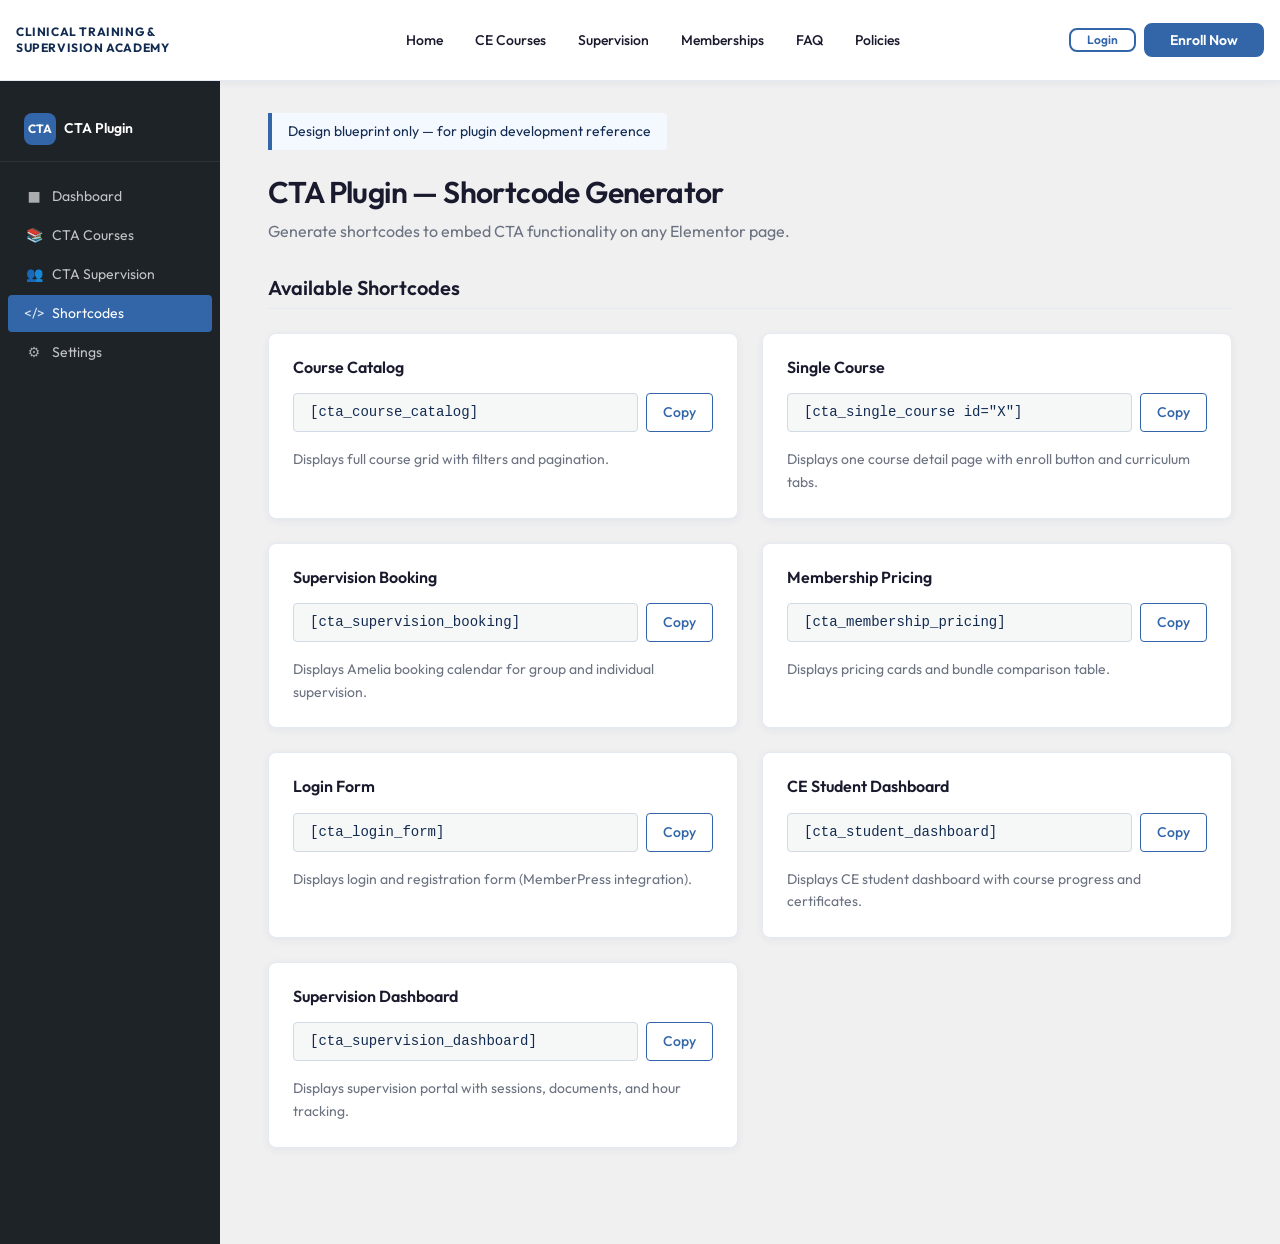
==== commit 1332025f: "Add CTA LMS WordPress plugin and update design mockups with shared header. Includes quiz, certificat" ====
--- a/admin-mockup.html
+++ b/admin-mockup.html
@@ -17,8 +17,43 @@
 </head>
 <body class="admin-mockup">
 
+  <!-- Site Header -->
+  <header class="site-header">
+    <div class="site-header__inner">
+      <div class="site-header__logo">
+        <a href="index.html">
+          <img
+            src="assets/img/placeholder/logo.png"
+            alt="Clinical Training and Supervision Academy"
+            onerror="this.style.display='none'; this.nextElementSibling.classList.add('site-header__logo-text--visible');"
+          >
+          <span class="site-header__logo-text">Clinical Training &amp; Supervision Academy</span>
+        </a>
+      </div>
+      <nav class="site-header__nav" aria-label="Main navigation">
+        <ul class="site-header__nav-list">
+          <li><a href="index.html" class="site-header__nav-link">Home</a></li>
+          <li><a href="courses.html" class="site-header__nav-link">CE Courses</a></li>
+          <li><a href="supervision.html" class="site-header__nav-link">Supervision</a></li>
+          <li><a href="memberships.html" class="site-header__nav-link">Memberships</a></li>
+          <li><a href="faq.html" class="site-header__nav-link">FAQ</a></li>
+          <li><a href="policies.html" class="site-header__nav-link">Policies</a></li>
+        </ul>
+      </nav>
+      <div class="site-header__actions">
+        <a href="login.html" class="btn btn-outline btn--sm">Login</a>
+        <a href="courses.html" class="btn btn-primary">Enroll Now</a>
+      </div>
+      <button class="mobile-menu-toggle" type="button" aria-label="Toggle navigation menu" aria-expanded="false">
+        <span class="mobile-menu-toggle__bar"></span>
+        <span class="mobile-menu-toggle__bar"></span>
+        <span class="mobile-menu-toggle__bar"></span>
+      </button>
+    </div>
+  </header>
+
   <!-- Visual reference only — not a real WordPress admin page -->
-  <div class="admin-mockup__layout">
+  <div class="admin-mockup__layout" data-admin-mockup>
 
     <!-- WP-admin inspired sidebar -->
     <aside class="admin-mockup__sidebar" aria-label="Plugin admin navigation">
@@ -28,23 +63,23 @@
       </div>
 
       <nav class="admin-mockup__nav">
-        <a href="#" class="admin-mockup__nav-link">
+        <a href="#" class="admin-mockup__nav-link" data-admin-nav="dashboard">
           <span class="admin-mockup__nav-icon" aria-hidden="true">&#9632;</span>
           Dashboard
         </a>
-        <a href="#" class="admin-mockup__nav-link">
+        <a href="#" class="admin-mockup__nav-link" data-admin-nav="courses">
           <span class="admin-mockup__nav-icon" aria-hidden="true">&#128218;</span>
           CTA Courses
         </a>
-        <a href="#" class="admin-mockup__nav-link">
+        <a href="#" class="admin-mockup__nav-link" data-admin-nav="supervision">
           <span class="admin-mockup__nav-icon" aria-hidden="true">&#128101;</span>
           CTA Supervision
         </a>
-        <a href="#" class="admin-mockup__nav-link admin-mockup__nav-link--active" aria-current="page">
+        <a href="#" class="admin-mockup__nav-link admin-mockup__nav-link--active" data-admin-nav="shortcodes" aria-current="page">
           <span class="admin-mockup__nav-icon" aria-hidden="true">&#60;/&#62;</span>
           Shortcodes
         </a>
-        <a href="#" class="admin-mockup__nav-link">
+        <a href="#" class="admin-mockup__nav-link" data-admin-nav="settings">
           <span class="admin-mockup__nav-icon" aria-hidden="true">&#9881;</span>
           Settings
         </a>
@@ -53,169 +88,203 @@
 
     <!-- Main panel -->
     <main class="admin-mockup__main">
-
-      <header class="admin-mockup__header">
-        <p class="admin-mockup__notice">Design blueprint only — for plugin development reference</p>
-        <h1 class="admin-mockup__title">CTA Plugin — Shortcode Generator</h1>
-        <p class="admin-mockup__intro">
-          Generate shortcodes to embed CTA functionality on any Elementor page.
-        </p>
-      </header>
-
-      <!-- Shortcode cards -->
-      <section aria-labelledby="shortcodes-title">
-        <h2 class="admin-mockup__section-title" id="shortcodes-title">Available Shortcodes</h2>
-
-        <div class="shortcode-grid">
-
-          <article class="shortcode-card">
-            <h3 class="shortcode-card__name">Course Catalog</h3>
-            <div class="shortcode-card__copy-row">
-              <code class="shortcode-card__code" id="sc-course-catalog">[cta_course_catalog]</code>
-              <button type="button" class="shortcode-card__copy" data-copy="sc-course-catalog">Copy</button>
+      <p class="admin-mockup__notice">Design blueprint only — for plugin development reference</p>
+
+      <!-- Dashboard -->
+      <div class="admin-mockup__panel" data-admin-panel="dashboard" hidden>
+        <header class="admin-mockup__header">
+          <h1 class="admin-mockup__title">CTA Plugin — Dashboard</h1>
+          <p class="admin-mockup__intro">
+            Overview of plugin status, active integrations, and quick links for site administrators.
+          </p>
+        </header>
+        <div class="admin-mockup__stats">
+          <div class="admin-mockup__stat-card">
+            <span class="admin-mockup__stat-value">10</span>
+            <span class="admin-mockup__stat-label">Active CE Courses</span>
+          </div>
+          <div class="admin-mockup__stat-card">
+            <span class="admin-mockup__stat-value">47</span>
+            <span class="admin-mockup__stat-label">Enrolled Students</span>
+          </div>
+          <div class="admin-mockup__stat-card">
+            <span class="admin-mockup__stat-value">12</span>
+            <span class="admin-mockup__stat-label">Supervision Associates</span>
+          </div>
+        </div>
+      </div>
+
+      <!-- CTA Courses -->
+      <div class="admin-mockup__panel" data-admin-panel="courses" hidden>
+        <header class="admin-mockup__header">
+          <h1 class="admin-mockup__title">CTA Courses</h1>
+          <p class="admin-mockup__intro">
+            Manage LearnDash course sync, CE hour metadata, and BBS approval settings for the course catalog.
+          </p>
+        </header>
+        <section aria-labelledby="courses-admin-title">
+          <h2 class="admin-mockup__section-title" id="courses-admin-title">Course Management</h2>
+          <p class="admin-mockup__intro">
+            WordPress: LearnDash courses map to <code>[cta_course_catalog]</code> and
+            <code>[cta_single_course id="X"]</code> shortcodes on the front end.
+          </p>
+        </section>
+      </div>
+
+      <!-- CTA Supervision -->
+      <div class="admin-mockup__panel" data-admin-panel="supervision" hidden>
+        <header class="admin-mockup__header">
+          <h1 class="admin-mockup__title">CTA Supervision</h1>
+          <p class="admin-mockup__intro">
+            Configure Amelia booking, supervision hour tracking, and associate document upload settings.
+          </p>
+        </header>
+        <section aria-labelledby="supervision-admin-title">
+          <h2 class="admin-mockup__section-title" id="supervision-admin-title">Supervision Integrations</h2>
+          <p class="admin-mockup__intro">
+            Amelia calendar renders via <code>[cta_supervision_booking]</code>. Associate dashboards use
+            <code>[cta_supervision_dashboard]</code>.
+          </p>
+        </section>
+      </div>
+
+      <!-- Shortcodes -->
+      <div class="admin-mockup__panel" data-admin-panel="shortcodes">
+        <header class="admin-mockup__header">
+          <h1 class="admin-mockup__title">CTA Plugin — Shortcode Generator</h1>
+          <p class="admin-mockup__intro">
+            Generate shortcodes to embed CTA functionality on any Elementor page.
+          </p>
+        </header>
+
+        <section aria-labelledby="shortcodes-title">
+          <h2 class="admin-mockup__section-title" id="shortcodes-title">Available Shortcodes</h2>
+
+          <div class="shortcode-grid">
+
+            <article class="shortcode-card">
+              <h3 class="shortcode-card__name">Course Catalog</h3>
+              <div class="shortcode-card__copy-row">
+                <code class="shortcode-card__code" id="sc-course-catalog">[cta_course_catalog]</code>
+                <button type="button" class="shortcode-card__copy" data-copy="sc-course-catalog">Copy</button>
+              </div>
+              <p class="shortcode-card__desc">Displays full course grid with filters and pagination.</p>
+            </article>
+
+            <article class="shortcode-card">
+              <h3 class="shortcode-card__name">Single Course</h3>
+              <div class="shortcode-card__copy-row">
+                <code class="shortcode-card__code" id="sc-single-course">[cta_single_course id="X"]</code>
+                <button type="button" class="shortcode-card__copy" data-copy="sc-single-course">Copy</button>
+              </div>
+              <p class="shortcode-card__desc">Displays one course detail page with enroll button and curriculum tabs.</p>
+            </article>
+
+            <article class="shortcode-card">
+              <h3 class="shortcode-card__name">Supervision Booking</h3>
+              <div class="shortcode-card__copy-row">
+                <code class="shortcode-card__code" id="sc-supervision-booking">[cta_supervision_booking]</code>
+                <button type="button" class="shortcode-card__copy" data-copy="sc-supervision-booking">Copy</button>
+              </div>
+              <p class="shortcode-card__desc">Displays Amelia booking calendar for group and individual supervision.</p>
+            </article>
+
+            <article class="shortcode-card">
+              <h3 class="shortcode-card__name">Membership Pricing</h3>
+              <div class="shortcode-card__copy-row">
+                <code class="shortcode-card__code" id="sc-membership-pricing">[cta_membership_pricing]</code>
+                <button type="button" class="shortcode-card__copy" data-copy="sc-membership-pricing">Copy</button>
+              </div>
+              <p class="shortcode-card__desc">Displays pricing cards and bundle comparison table.</p>
+            </article>
+
+            <article class="shortcode-card">
+              <h3 class="shortcode-card__name">Login Form</h3>
+              <div class="shortcode-card__copy-row">
+                <code class="shortcode-card__code" id="sc-login-form">[cta_login_form]</code>
+                <button type="button" class="shortcode-card__copy" data-copy="sc-login-form">Copy</button>
+              </div>
+              <p class="shortcode-card__desc">Displays login and registration form (MemberPress integration).</p>
+            </article>
+
+            <article class="shortcode-card">
+              <h3 class="shortcode-card__name">CE Student Dashboard</h3>
+              <div class="shortcode-card__copy-row">
+                <code class="shortcode-card__code" id="sc-student-dashboard">[cta_student_dashboard]</code>
+                <button type="button" class="shortcode-card__copy" data-copy="sc-student-dashboard">Copy</button>
+              </div>
+              <p class="shortcode-card__desc">Displays CE student dashboard with course progress and certificates.</p>
+            </article>
+
+            <article class="shortcode-card">
+              <h3 class="shortcode-card__name">Supervision Dashboard</h3>
+              <div class="shortcode-card__copy-row">
+                <code class="shortcode-card__code" id="sc-supervision-dashboard">[cta_supervision_dashboard]</code>
+                <button type="button" class="shortcode-card__copy" data-copy="sc-supervision-dashboard">Copy</button>
+              </div>
+              <p class="shortcode-card__desc">Displays supervision portal with sessions, documents, and hour tracking.</p>
+            </article>
+
+          </div>
+        </section>
+      </div>
+
+      <!-- Settings -->
+      <div class="admin-mockup__panel" data-admin-panel="settings" hidden>
+        <header class="admin-mockup__header">
+          <h1 class="admin-mockup__title">CTA Plugin — Settings</h1>
+          <p class="admin-mockup__intro">
+            Configure Stripe, Vimeo, and certificate template options for the CTA plugin.
+          </p>
+        </header>
+
+        <section class="admin-settings" aria-labelledby="settings-title">
+          <h2 class="admin-mockup__section-title" id="settings-title">Plugin Settings</h2>
+
+          <form class="admin-settings-form" action="#" method="post">
+            <div class="form-group">
+              <label class="form-label" for="stripe-api-key">Stripe API Key</label>
+              <input
+                type="password"
+                id="stripe-api-key"
+                name="stripe_api_key"
+                class="form-input"
+                placeholder="sk_live_..."
+                autocomplete="off"
+              >
             </div>
-            <p class="shortcode-card__desc">Displays full course grid with filters and pagination.</p>
-          </article>
-
-          <article class="shortcode-card">
-            <h3 class="shortcode-card__name">Single Course</h3>
-            <div class="shortcode-card__copy-row">
-              <code class="shortcode-card__code" id="sc-single-course">[cta_single_course id="X"]</code>
-              <button type="button" class="shortcode-card__copy" data-copy="sc-single-course">Copy</button>
+
+            <div class="form-group">
+              <label class="form-label" for="vimeo-library-id">Vimeo Library ID</label>
+              <input
+                type="text"
+                id="vimeo-library-id"
+                name="vimeo_library_id"
+                class="form-input"
+                placeholder="12345678"
+              >
             </div>
-            <p class="shortcode-card__desc">Displays one course detail page with enroll button and curriculum tabs.</p>
-          </article>
-
-          <article class="shortcode-card">
-            <h3 class="shortcode-card__name">Supervision Booking</h3>
-            <div class="shortcode-card__copy-row">
-              <code class="shortcode-card__code" id="sc-supervision-booking">[cta_supervision_booking]</code>
-              <button type="button" class="shortcode-card__copy" data-copy="sc-supervision-booking">Copy</button>
+
+            <div class="form-group">
+              <label class="form-label" for="ce-certificate-template">CE Certificate Template</label>
+              <input
+                type="file"
+                id="ce-certificate-template"
+                name="ce_certificate_template"
+                class="form-input"
+                accept=".pdf,.doc,.docx"
+              >
+              <p class="form-hint">Upload PDF or Word template for auto-generated CE certificates.</p>
             </div>
-            <p class="shortcode-card__desc">Displays Amelia booking calendar for group and individual supervision.</p>
-          </article>
-
-          <article class="shortcode-card">
-            <h3 class="shortcode-card__name">Membership Pricing</h3>
-            <div class="shortcode-card__copy-row">
-              <code class="shortcode-card__code" id="sc-membership-pricing">[cta_membership_pricing]</code>
-              <button type="button" class="shortcode-card__copy" data-copy="sc-membership-pricing">Copy</button>
-            </div>
-            <p class="shortcode-card__desc">Displays pricing cards and bundle comparison table.</p>
-          </article>
-
-          <article class="shortcode-card">
-            <h3 class="shortcode-card__name">Login Form</h3>
-            <div class="shortcode-card__copy-row">
-              <code class="shortcode-card__code" id="sc-login-form">[cta_login_form]</code>
-              <button type="button" class="shortcode-card__copy" data-copy="sc-login-form">Copy</button>
-            </div>
-            <p class="shortcode-card__desc">Displays login and registration form (MemberPress integration).</p>
-          </article>
-
-          <article class="shortcode-card">
-            <h3 class="shortcode-card__name">CE Student Dashboard</h3>
-            <div class="shortcode-card__copy-row">
-              <code class="shortcode-card__code" id="sc-student-dashboard">[cta_student_dashboard]</code>
-              <button type="button" class="shortcode-card__copy" data-copy="sc-student-dashboard">Copy</button>
-            </div>
-            <p class="shortcode-card__desc">Displays CE student dashboard with course progress and certificates.</p>
-          </article>
-
-          <article class="shortcode-card">
-            <h3 class="shortcode-card__name">Supervision Dashboard</h3>
-            <div class="shortcode-card__copy-row">
-              <code class="shortcode-card__code" id="sc-supervision-dashboard">[cta_supervision_dashboard]</code>
-              <button type="button" class="shortcode-card__copy" data-copy="sc-supervision-dashboard">Copy</button>
-            </div>
-            <p class="shortcode-card__desc">Displays supervision portal with sessions, documents, and hour tracking.</p>
-          </article>
-
-        </div>
-      </section>
-
-      <!-- Settings form (visual only) -->
-      <section class="admin-settings" aria-labelledby="settings-title">
-        <h2 class="admin-mockup__section-title" id="settings-title">Plugin Settings</h2>
-
-        <form action="#" method="post">
-          <div class="form-group">
-            <label class="form-label" for="stripe-api-key">Stripe API Key</label>
-            <input
-              type="password"
-              id="stripe-api-key"
-              name="stripe_api_key"
-              class="form-input"
-              placeholder="sk_live_..."
-              autocomplete="off"
-            >
-          </div>
-
-          <div class="form-group">
-            <label class="form-label" for="vimeo-library-id">Vimeo Library ID</label>
-            <input
-              type="text"
-              id="vimeo-library-id"
-              name="vimeo_library_id"
-              class="form-input"
-              placeholder="12345678"
-            >
-          </div>
-
-          <div class="form-group">
-            <label class="form-label" for="ce-certificate-template">CE Certificate Template</label>
-            <input
-              type="file"
-              id="ce-certificate-template"
-              name="ce_certificate_template"
-              class="form-input"
-              accept=".pdf,.doc,.docx"
-            >
-            <p class="form-hint">Upload PDF or Word template for auto-generated CE certificates.</p>
-          </div>
-
-          <button type="button" class="btn btn-primary">Save Settings</button>
-        </form>
-      </section>
+
+            <button type="submit" class="btn btn-primary">Save Settings</button>
+          </form>
+        </section>
+      </div>
 
     </main>
   </div>
 
-  <script>
-    (function () {
-      document.querySelectorAll(".shortcode-card__copy").forEach(function (btn) {
-        btn.addEventListener("click", function () {
-          var targetId = btn.getAttribute("data-copy");
-          var codeEl = document.getElementById(targetId);
-          if (!codeEl) return;
-
-          var text = codeEl.textContent;
-          if (navigator.clipboard && navigator.clipboard.writeText) {
-            navigator.clipboard.writeText(text).then(function () {
-              showCopied(btn);
-            });
-          } else {
-            var range = document.createRange();
-            range.selectNodeContents(codeEl);
-            var sel = window.getSelection();
-            sel.removeAllRanges();
-            sel.addRange(range);
-            showCopied(btn);
-          }
-        });
-      });
-
-      function showCopied(btn) {
-        var original = btn.textContent;
-        btn.textContent = "Copied!";
-        btn.classList.add("shortcode-card__copy--copied");
-        setTimeout(function () {
-          btn.textContent = original;
-          btn.classList.remove("shortcode-card__copy--copied");
-        }, 2000);
-      }
-    })();
-  </script>
-
+  <script src="assets/js/main.js"></script>
 </body>
 </html>
